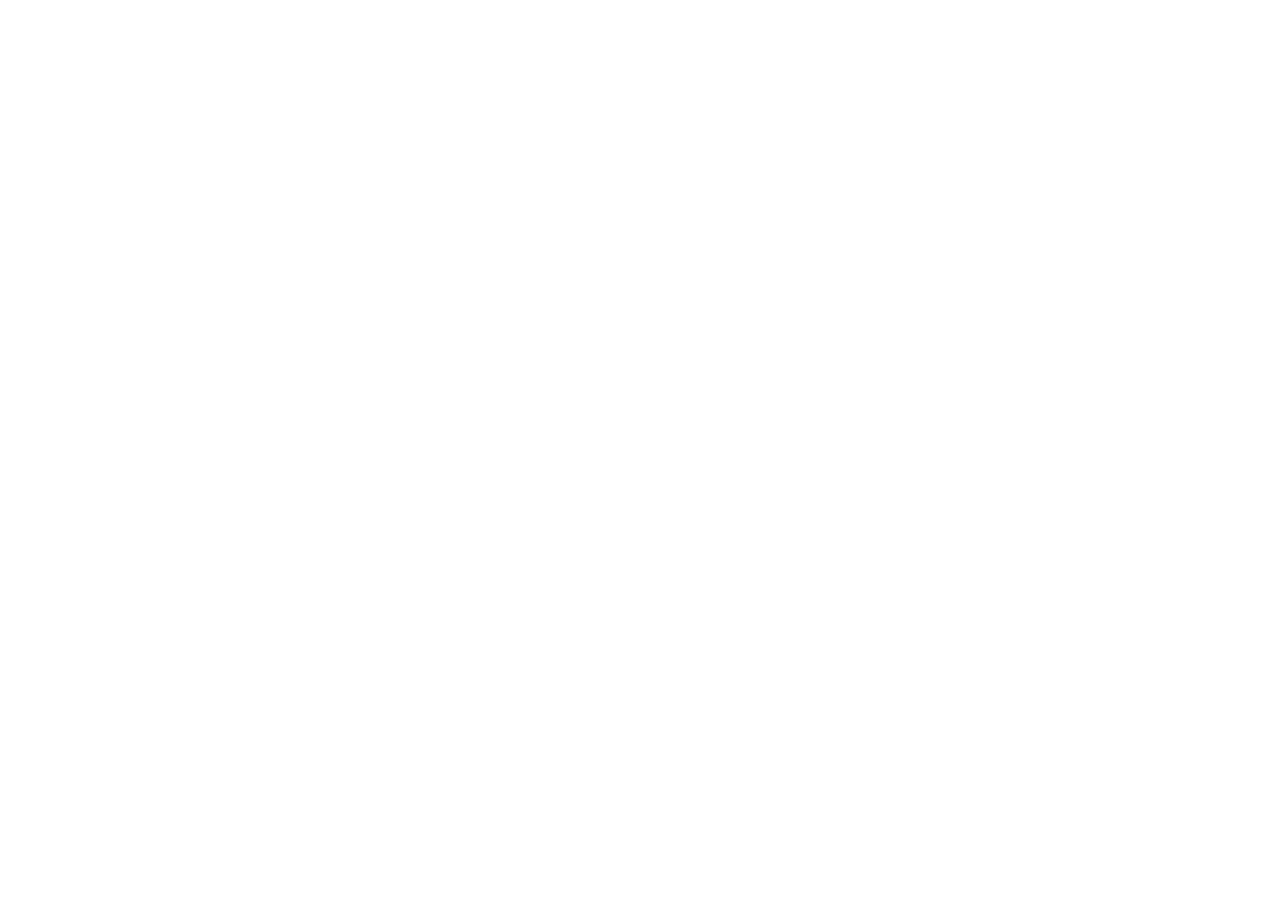
==== index.html @ 93130c67 "Initial commit" ====
<!DOCTYPE html>
<html lang="en">
  <head>
    <meta charset="UTF-8" />
    <meta http-equiv="X-UA-Compatible" content="IE=edge" />
    <meta name="viewport" content="width=device-width, initial-scale=1.0" />
    <title>Lesson</title>
    <link
      href="https://unpkg.com/boxicons@2.1.1/css/boxicons.min.css"
      rel="stylesheet"
    />
    <link rel="stylesheet" href="css/flexboxgrid.min.css" />
    <link
      rel="stylesheet"
      href="https://necolas.github.io/normalize.css/8.0.1/normalize.css"
    />
    <link rel="stylesheet" href="css/main.min.css" />
  </head>

  <body>
    <script src="js/main.js"></script>
  </body>
</html>
---- css/flexboxgrid.min.css ----
.container-fluid{margin-right:auto;margin-left:auto;padding-right:2rem;padding-left:2rem}.row{box-sizing:border-box;display:-ms-flexbox;display:-webkit-box;display:flex;-ms-flex:0 1 auto;-webkit-box-flex:0;flex:0 1 auto;-ms-flex-direction:row;-webkit-box-orient:horizontal;-webkit-box-direction:normal;flex-direction:row;-ms-flex-wrap:wrap;flex-wrap:wrap;margin-right:-1rem;margin-left:-1rem}.row.reverse{-ms-flex-direction:row-reverse;-webkit-box-orient:horizontal;-webkit-box-direction:reverse;flex-direction:row-reverse}.col.reverse{-ms-flex-direction:column-reverse;-webkit-box-orient:vertical;-webkit-box-direction:reverse;flex-direction:column-reverse}.col-xs,.col-xs-1,.col-xs-10,.col-xs-11,.col-xs-12,.col-xs-2,.col-xs-3,.col-xs-4,.col-xs-5,.col-xs-6,.col-xs-7,.col-xs-8,.col-xs-9{box-sizing:border-box;-ms-flex:0 0 auto;-webkit-box-flex:0;flex:0 0 auto;padding-right:1rem;padding-left:1rem}.col-xs{-webkit-flex-grow:1;-ms-flex-positive:1;-webkit-box-flex:1;flex-grow:1;-ms-flex-preferred-size:0;flex-basis:0;max-width:100%}.col-xs-1{-ms-flex-preferred-size:8.333%;flex-basis:8.333%;max-width:8.333%}.col-xs-2{-ms-flex-preferred-size:16.667%;flex-basis:16.667%;max-width:16.667%}.col-xs-3{-ms-flex-preferred-size:25%;flex-basis:25%;max-width:25%}.col-xs-4{-ms-flex-preferred-size:33.333%;flex-basis:33.333%;max-width:33.333%}.col-xs-5{-ms-flex-preferred-size:41.667%;flex-basis:41.667%;max-width:41.667%}.col-xs-6{-ms-flex-preferred-size:50%;flex-basis:50%;max-width:50%}.col-xs-7{-ms-flex-preferred-size:58.333%;flex-basis:58.333%;max-width:58.333%}.col-xs-8{-ms-flex-preferred-size:66.667%;flex-basis:66.667%;max-width:66.667%}.col-xs-9{-ms-flex-preferred-size:75%;flex-basis:75%;max-width:75%}.col-xs-10{-ms-flex-preferred-size:83.333%;flex-basis:83.333%;max-width:83.333%}.col-xs-11{-ms-flex-preferred-size:91.667%;flex-basis:91.667%;max-width:91.667%}.col-xs-12{-ms-flex-preferred-size:100%;flex-basis:100%;max-width:100%}.col-xs-offset-1{margin-left:8.333%}.col-xs-offset-2{margin-left:16.667%}.col-xs-offset-3{margin-left:25%}.col-xs-offset-4{margin-left:33.333%}.col-xs-offset-5{margin-left:41.667%}.col-xs-offset-6{margin-left:50%}.col-xs-offset-7{margin-left:58.333%}.col-xs-offset-8{margin-left:66.667%}.col-xs-offset-9{margin-left:75%}.col-xs-offset-10{margin-left:83.333%}.col-xs-offset-11{margin-left:91.667%}.start-xs{-ms-flex-pack:start;-webkit-box-pack:start;justify-content:flex-start;text-align:start}.center-xs{-ms-flex-pack:center;-webkit-box-pack:center;justify-content:center;text-align:center}.end-xs{-ms-flex-pack:end;-webkit-box-pack:end;justify-content:flex-end;text-align:end}.top-xs{-ms-flex-align:start;-webkit-box-align:start;align-items:flex-start}.middle-xs{-ms-flex-align:center;-webkit-box-align:center;align-items:center}.bottom-xs{-ms-flex-align:end;-webkit-box-align:end;align-items:flex-end}.around-xs{-ms-flex-pack:distribute;justify-content:space-around}.between-xs{-ms-flex-pack:justify;-webkit-box-pack:justify;justify-content:space-between}.first-xs{-ms-flex-order:-1;-webkit-box-ordinal-group:0;order:-1}.last-xs{-ms-flex-order:1;-webkit-box-ordinal-group:2;order:1}@media only screen and (min-width:48em){.container{width:46rem}.col-sm,.col-sm-1,.col-sm-10,.col-sm-11,.col-sm-12,.col-sm-2,.col-sm-3,.col-sm-4,.col-sm-5,.col-sm-6,.col-sm-7,.col-sm-8,.col-sm-9{box-sizing:border-box;-ms-flex:0 0 auto;-webkit-box-flex:0;flex:0 0 auto;padding-right:1rem;padding-left:1rem}.col-sm{-webkit-flex-grow:1;-ms-flex-positive:1;-webkit-box-flex:1;flex-grow:1;-ms-flex-preferred-size:0;flex-basis:0;max-width:100%}.col-sm-1{-ms-flex-preferred-size:8.333%;flex-basis:8.333%;max-width:8.333%}.col-sm-2{-ms-flex-preferred-size:16.667%;flex-basis:16.667%;max-width:16.667%}.col-sm-3{-ms-flex-preferred-size:25%;flex-basis:25%;max-width:25%}.col-sm-4{-ms-flex-preferred-size:33.333%;flex-basis:33.333%;max-width:33.333%}.col-sm-5{-ms-flex-preferred-size:41.667%;flex-basis:41.667%;max-width:41.667%}.col-sm-6{-ms-flex-preferred-size:50%;flex-basis:50%;max-width:50%}.col-sm-7{-ms-flex-preferred-size:58.333%;flex-basis:58.333%;max-width:58.333%}.col-sm-8{-ms-flex-preferred-size:66.667%;flex-basis:66.667%;max-width:66.667%}.col-sm-9{-ms-flex-preferred-size:75%;flex-basis:75%;max-width:75%}.col-sm-10{-ms-flex-preferred-size:83.333%;flex-basis:83.333%;max-width:83.333%}.col-sm-11{-ms-flex-preferred-size:91.667%;flex-basis:91.667%;max-width:91.667%}.col-sm-12{-ms-flex-preferred-size:100%;flex-basis:100%;max-width:100%}.col-sm-offset-1{margin-left:8.333%}.col-sm-offset-2{margin-left:16.667%}.col-sm-offset-3{margin-left:25%}.col-sm-offset-4{margin-left:33.333%}.col-sm-offset-5{margin-left:41.667%}.col-sm-offset-6{margin-left:50%}.col-sm-offset-7{margin-left:58.333%}.col-sm-offset-8{margin-left:66.667%}.col-sm-offset-9{margin-left:75%}.col-sm-offset-10{margin-left:83.333%}.col-sm-offset-11{margin-left:91.667%}.start-sm{-ms-flex-pack:start;-webkit-box-pack:start;justify-content:flex-start;text-align:start}.center-sm{-ms-flex-pack:center;-webkit-box-pack:center;justify-content:center;text-align:center}.end-sm{-ms-flex-pack:end;-webkit-box-pack:end;justify-content:flex-end;text-align:end}.top-sm{-ms-flex-align:start;-webkit-box-align:start;align-items:flex-start}.middle-sm{-ms-flex-align:center;-webkit-box-align:center;align-items:center}.bottom-sm{-ms-flex-align:end;-webkit-box-align:end;align-items:flex-end}.around-sm{-ms-flex-pack:distribute;justify-content:space-around}.between-sm{-ms-flex-pack:justify;-webkit-box-pack:justify;justify-content:space-between}.first-sm{-ms-flex-order:-1;-webkit-box-ordinal-group:0;order:-1}.last-sm{-ms-flex-order:1;-webkit-box-ordinal-group:2;order:1}}@media only screen and (min-width:62em){.container{width:61rem}.col-md,.col-md-1,.col-md-10,.col-md-11,.col-md-12,.col-md-2,.col-md-3,.col-md-4,.col-md-5,.col-md-6,.col-md-7,.col-md-8,.col-md-9{box-sizing:border-box;-ms-flex:0 0 auto;-webkit-box-flex:0;flex:0 0 auto;padding-right:1rem;padding-left:1rem}.col-md{-webkit-flex-grow:1;-ms-flex-positive:1;-webkit-box-flex:1;flex-grow:1;-ms-flex-preferred-size:0;flex-basis:0;max-width:100%}.col-md-1{-ms-flex-preferred-size:8.333%;flex-basis:8.333%;max-width:8.333%}.col-md-2{-ms-flex-preferred-size:16.667%;flex-basis:16.667%;max-width:16.667%}.col-md-3{-ms-flex-preferred-size:25%;flex-basis:25%;max-width:25%}.col-md-4{-ms-flex-preferred-size:33.333%;flex-basis:33.333%;max-width:33.333%}.col-md-5{-ms-flex-preferred-size:41.667%;flex-basis:41.667%;max-width:41.667%}.col-md-6{-ms-flex-preferred-size:50%;flex-basis:50%;max-width:50%}.col-md-7{-ms-flex-preferred-size:58.333%;flex-basis:58.333%;max-width:58.333%}.col-md-8{-ms-flex-preferred-size:66.667%;flex-basis:66.667%;max-width:66.667%}.col-md-9{-ms-flex-preferred-size:75%;flex-basis:75%;max-width:75%}.col-md-10{-ms-flex-preferred-size:83.333%;flex-basis:83.333%;max-width:83.333%}.col-md-11{-ms-flex-preferred-size:91.667%;flex-basis:91.667%;max-width:91.667%}.col-md-12{-ms-flex-preferred-size:100%;flex-basis:100%;max-width:100%}.col-md-offset-1{margin-left:8.333%}.col-md-offset-2{margin-left:16.667%}.col-md-offset-3{margin-left:25%}.col-md-offset-4{margin-left:33.333%}.col-md-offset-5{margin-left:41.667%}.col-md-offset-6{margin-left:50%}.col-md-offset-7{margin-left:58.333%}.col-md-offset-8{margin-left:66.667%}.col-md-offset-9{margin-left:75%}.col-md-offset-10{margin-left:83.333%}.col-md-offset-11{margin-left:91.667%}.start-md{-ms-flex-pack:start;-webkit-box-pack:start;justify-content:flex-start;text-align:start}.center-md{-ms-flex-pack:center;-webkit-box-pack:center;justify-content:center;text-align:center}.end-md{-ms-flex-pack:end;-webkit-box-pack:end;justify-content:flex-end;text-align:end}.top-md{-ms-flex-align:start;-webkit-box-align:start;align-items:flex-start}.middle-md{-ms-flex-align:center;-webkit-box-align:center;align-items:center}.bottom-md{-ms-flex-align:end;-webkit-box-align:end;align-items:flex-end}.around-md{-ms-flex-pack:distribute;justify-content:space-around}.between-md{-ms-flex-pack:justify;-webkit-box-pack:justify;justify-content:space-between}.first-md{-ms-flex-order:-1;-webkit-box-ordinal-group:0;order:-1}.last-md{-ms-flex-order:1;-webkit-box-ordinal-group:2;order:1}}@media only screen and (min-width:75em){.container{width:71rem}.col-lg,.col-lg-1,.col-lg-10,.col-lg-11,.col-lg-12,.col-lg-2,.col-lg-3,.col-lg-4,.col-lg-5,.col-lg-6,.col-lg-7,.col-lg-8,.col-lg-9{box-sizing:border-box;-ms-flex:0 0 auto;-webkit-box-flex:0;flex:0 0 auto;padding-right:1rem;padding-left:1rem}.col-lg{-webkit-flex-grow:1;-ms-flex-positive:1;-webkit-box-flex:1;flex-grow:1;-ms-flex-preferred-size:0;flex-basis:0;max-width:100%}.col-lg-1{-ms-flex-preferred-size:8.333%;flex-basis:8.333%;max-width:8.333%}.col-lg-2{-ms-flex-preferred-size:16.667%;flex-basis:16.667%;max-width:16.667%}.col-lg-3{-ms-flex-preferred-size:25%;flex-basis:25%;max-width:25%}.col-lg-4{-ms-flex-preferred-size:33.333%;flex-basis:33.333%;max-width:33.333%}.col-lg-5{-ms-flex-preferred-size:41.667%;flex-basis:41.667%;max-width:41.667%}.col-lg-6{-ms-flex-preferred-size:50%;flex-basis:50%;max-width:50%}.col-lg-7{-ms-flex-preferred-size:58.333%;flex-basis:58.333%;max-width:58.333%}.col-lg-8{-ms-flex-preferred-size:66.667%;flex-basis:66.667%;max-width:66.667%}.col-lg-9{-ms-flex-preferred-size:75%;flex-basis:75%;max-width:75%}.col-lg-10{-ms-flex-preferred-size:83.333%;flex-basis:83.333%;max-width:83.333%}.col-lg-11{-ms-flex-preferred-size:91.667%;flex-basis:91.667%;max-width:91.667%}.col-lg-12{-ms-flex-preferred-size:100%;flex-basis:100%;max-width:100%}.col-lg-offset-1{margin-left:8.333%}.col-lg-offset-2{margin-left:16.667%}.col-lg-offset-3{margin-left:25%}.col-lg-offset-4{margin-left:33.333%}.col-lg-offset-5{margin-left:41.667%}.col-lg-offset-6{margin-left:50%}.col-lg-offset-7{margin-left:58.333%}.col-lg-offset-8{margin-left:66.667%}.col-lg-offset-9{margin-left:75%}.col-lg-offset-10{margin-left:83.333%}.col-lg-offset-11{margin-left:91.667%}.start-lg{-ms-flex-pack:start;-webkit-box-pack:start;justify-content:flex-start;text-align:start}.center-lg{-ms-flex-pack:center;-webkit-box-pack:center;justify-content:center;text-align:center}.end-lg{-ms-flex-pack:end;-webkit-box-pack:end;justify-content:flex-end;text-align:end}.top-lg{-ms-flex-align:start;-webkit-box-align:start;align-items:flex-start}.middle-lg{-ms-flex-align:center;-webkit-box-align:center;align-items:center}.bottom-lg{-ms-flex-align:end;-webkit-box-align:end;align-items:flex-end}.around-lg{-ms-flex-pack:distribute;justify-content:space-around}.between-lg{-ms-flex-pack:justify;-webkit-box-pack:justify;justify-content:space-between}.first-lg{-ms-flex-order:-1;-webkit-box-ordinal-group:0;order:-1}.last-lg{-ms-flex-order:1;-webkit-box-ordinal-group:2;order:1}}
---- css/main.min.css ----
/*! normalize.css v8.0.1 | MIT License | github.com/necolas/normalize.css */html{line-height:1.15;-webkit-text-size-adjust:100%}body{margin:0}main{display:block}h1{font-size:2em;margin:0.67em 0}hr{-webkit-box-sizing:content-box;box-sizing:content-box;height:0;overflow:visible}pre{font-family:monospace, monospace;font-size:1em}a{background-color:transparent}abbr[title]{border-bottom:none;text-decoration:underline;-webkit-text-decoration:underline dotted;text-decoration:underline dotted}b,strong{font-weight:bolder}code,kbd,samp{font-family:monospace, monospace;font-size:1em}small{font-size:80%}sub,sup{font-size:75%;line-height:0;position:relative;vertical-align:baseline}sub{bottom:-0.25em}sup{top:-0.5em}img{border-style:none}button,input,optgroup,select,textarea{font-family:inherit;font-size:100%;line-height:1.15;margin:0}button,input{overflow:visible}button,select{text-transform:none}button,[type="button"],[type="reset"],[type="submit"]{-webkit-appearance:button}button::-moz-focus-inner,[type="button"]::-moz-focus-inner,[type="reset"]::-moz-focus-inner,[type="submit"]::-moz-focus-inner{border-style:none;padding:0}button:-moz-focusring,[type="button"]:-moz-focusring,[type="reset"]:-moz-focusring,[type="submit"]:-moz-focusring{outline:1px dotted ButtonText}fieldset{padding:0.35em 0.75em 0.625em}legend{-webkit-box-sizing:border-box;box-sizing:border-box;color:inherit;display:table;max-width:100%;padding:0;white-space:normal}progress{vertical-align:baseline}textarea{overflow:auto}[type="checkbox"],[type="radio"]{-webkit-box-sizing:border-box;box-sizing:border-box;padding:0}[type="number"]::-webkit-inner-spin-button,[type="number"]::-webkit-outer-spin-button{height:auto}[type="search"]{-webkit-appearance:textfield;outline-offset:-2px}[type="search"]::-webkit-search-decoration{-webkit-appearance:none}::-webkit-file-upload-button{-webkit-appearance:button;font:inherit}details{display:block}summary{display:list-item}template{display:none}[hidden]{display:none}html{-webkit-box-sizing:border-box;box-sizing:border-box;height:100%;scroll-behavior:smooth}*,*::before,*::after{-webkit-box-sizing:inherit;box-sizing:inherit}body{display:-webkit-box;display:-ms-flexbox;display:flex;-webkit-box-orient:vertical;-webkit-box-direction:normal;-ms-flex-direction:column;flex-direction:column;height:100%;padding:0;margin:0;overflow-x:hidden;font-family:"Arial", sans-serif;background-color:#fff}img{max-width:100%;height:auto}.visually-hidden{position:absolute;width:1px;height:1px;margin:-1px;border:0;padding:0;clip:rect(0 0 0 0);overflow:hidden}.container{width:100%;max-width:1200px;padding-left:30px;padding-right:30px;margin-left:auto;margin-right:auto}
/*# sourceMappingURL=main.min.css.map */
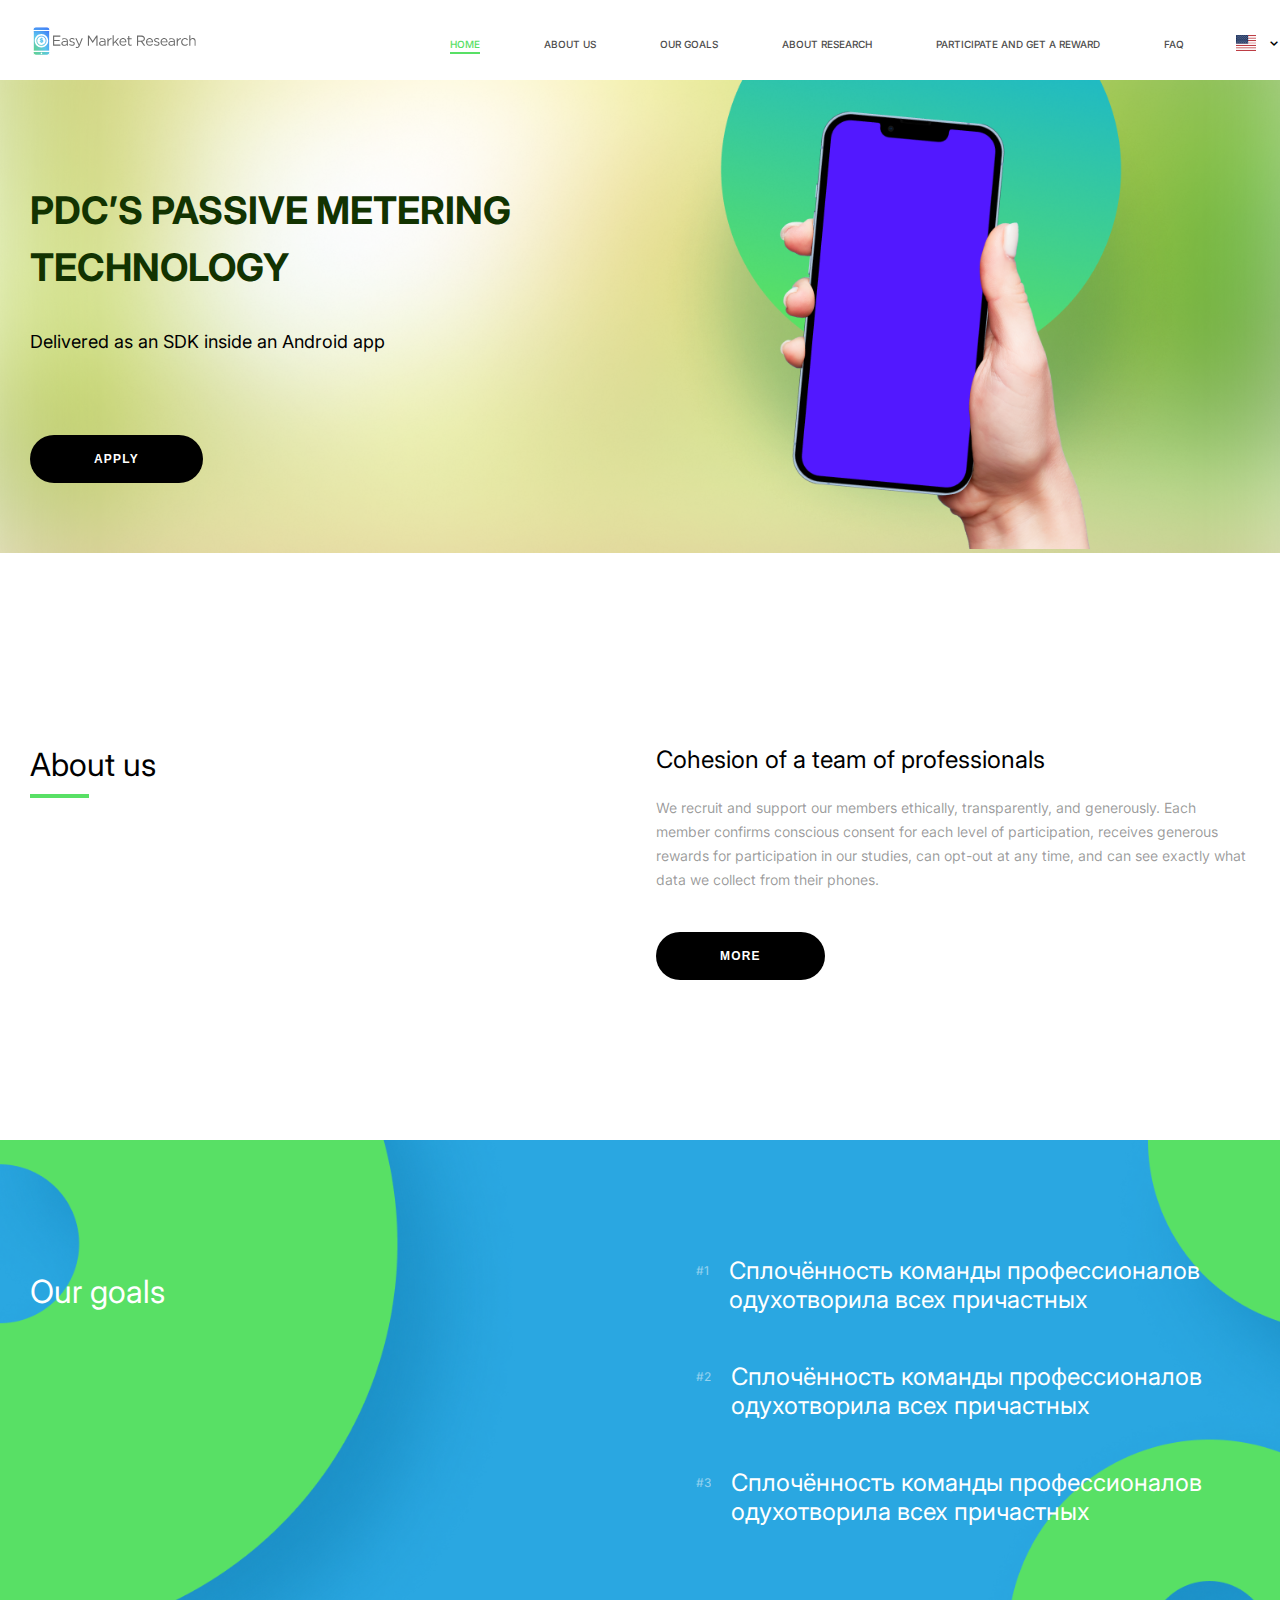
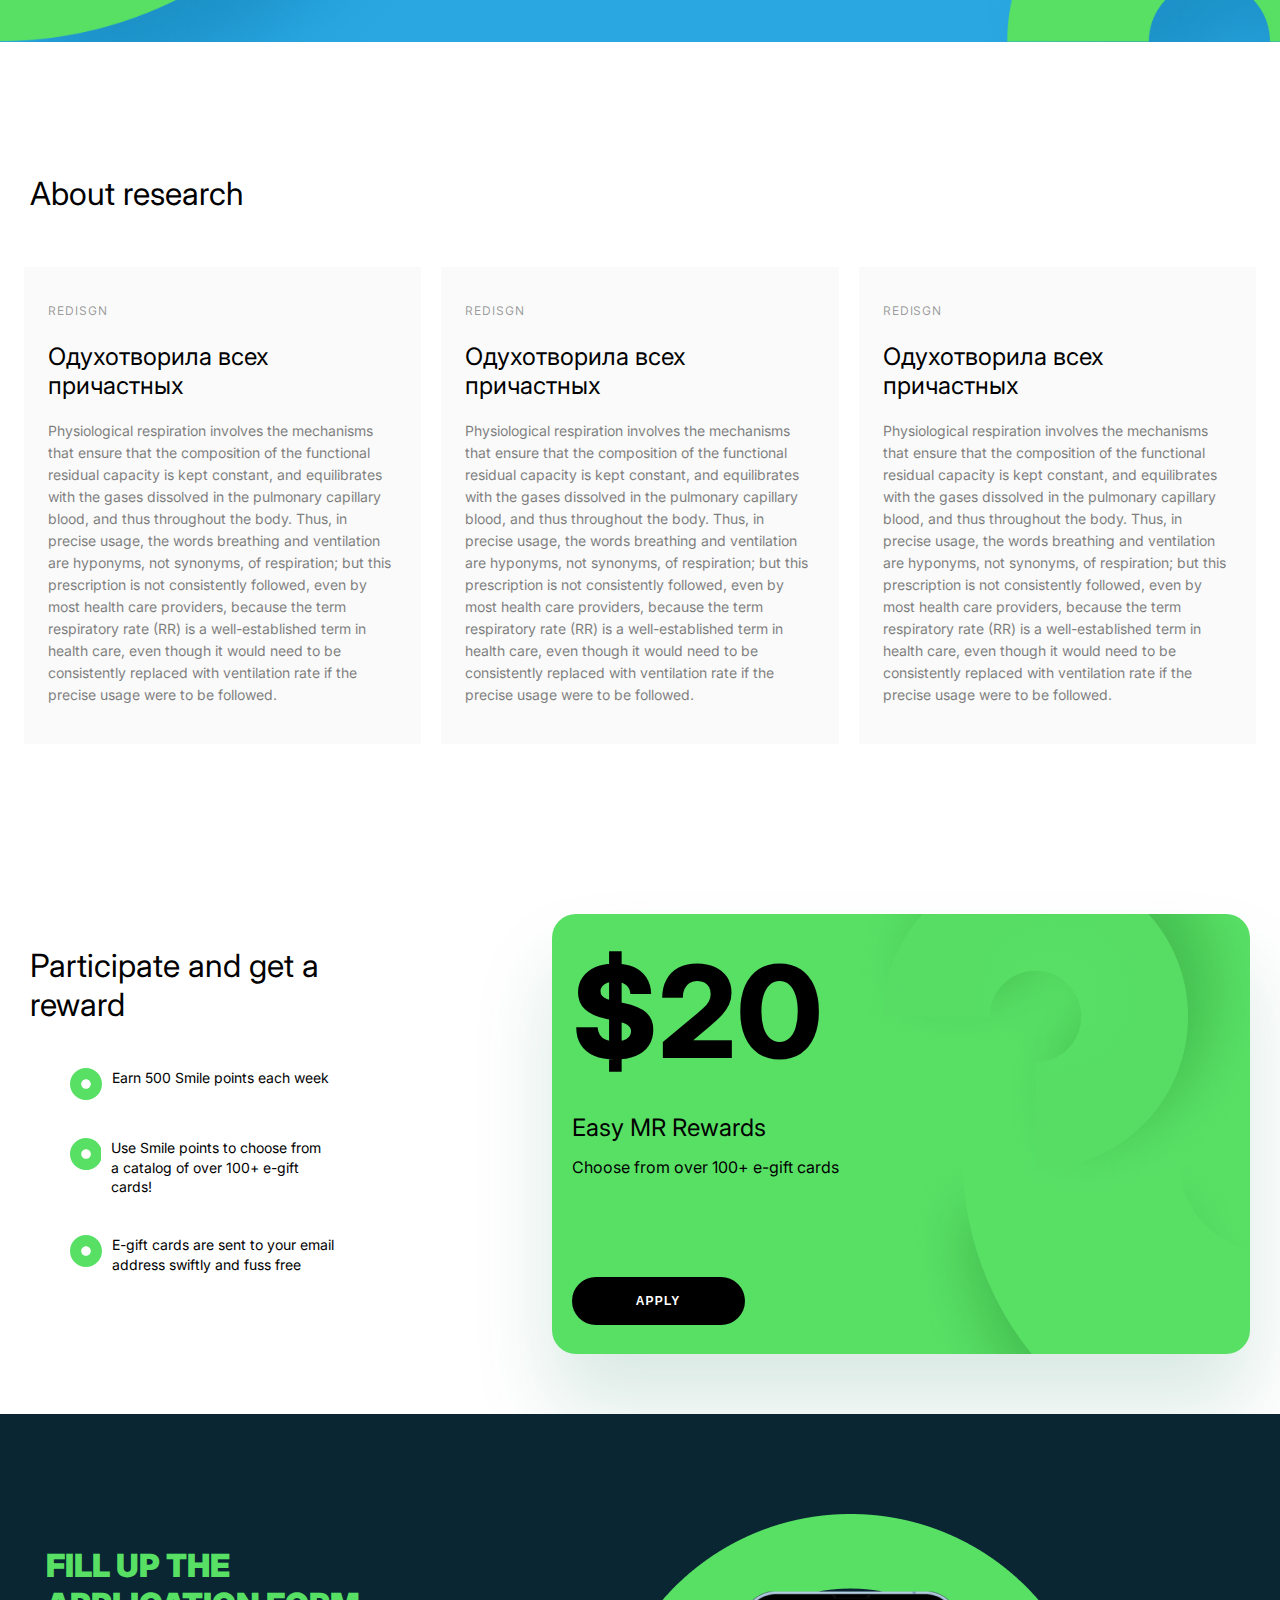
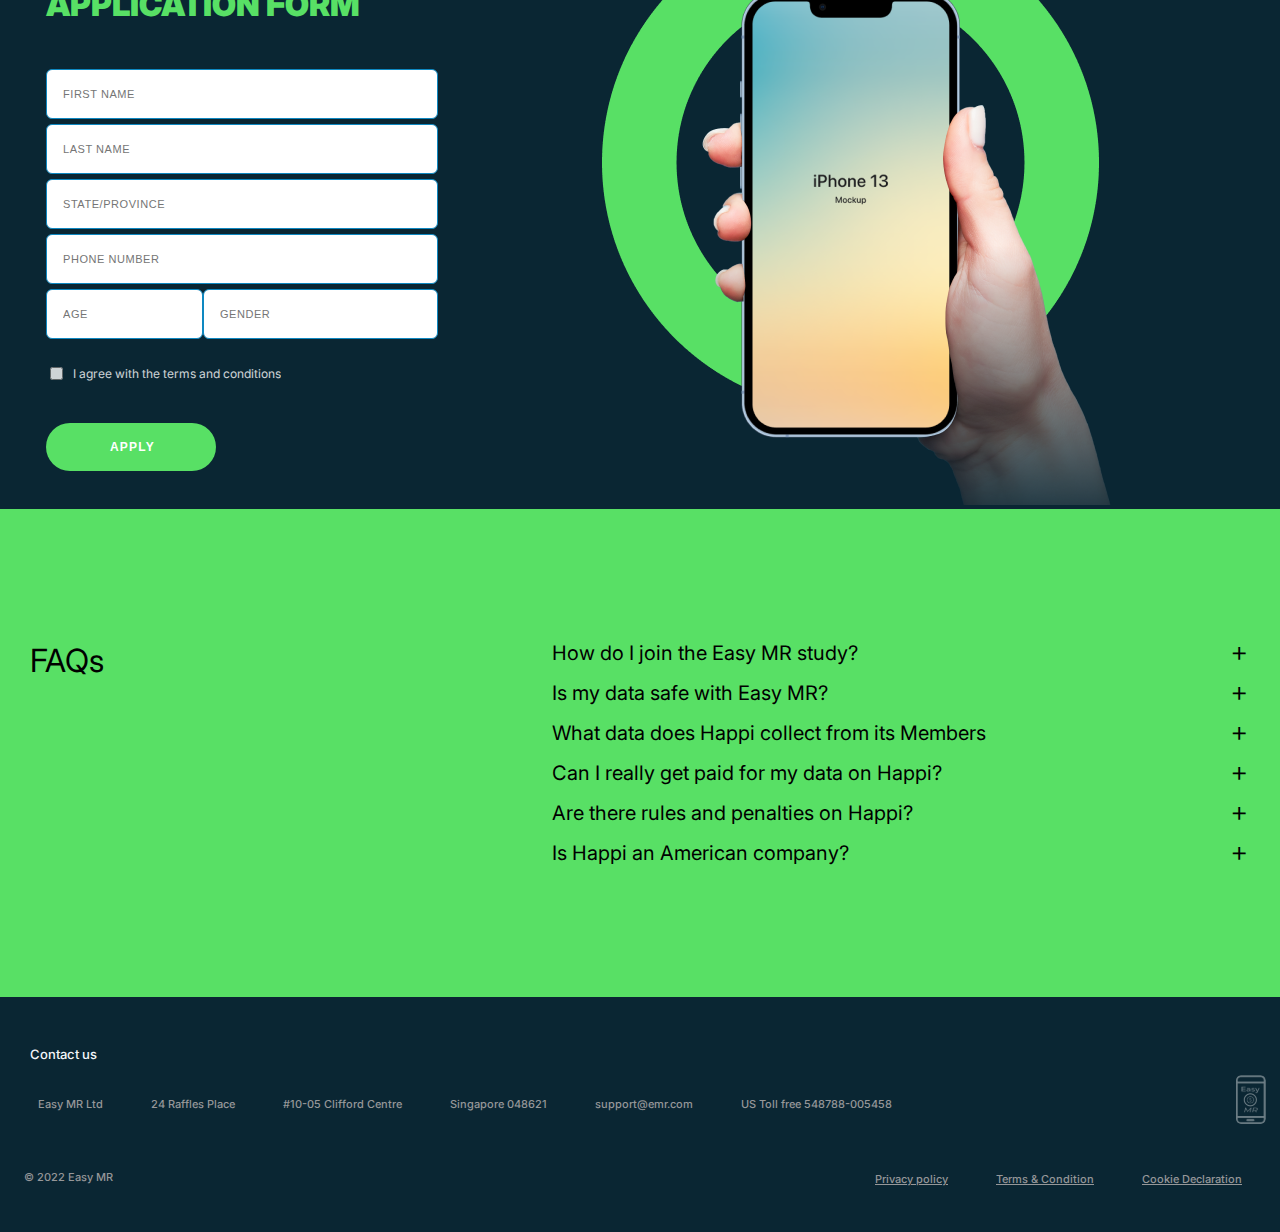
==== commit 1bdb7e66: "initial commit" ====
--- a/index.html
+++ b/index.html
@@ -4,7 +4,7 @@
     <meta charset="UTF-8" />
     <meta http-equiv="X-UA-Compatible" content="IE=edge" />
     <meta name="viewport" content="width=device-width, initial-scale=1.0" />
-    <title>Lesson</title>
+    <title>Easy MR</title>
     <link
       href="https://unpkg.com/boxicons@2.1.1/css/boxicons.min.css"
       rel="stylesheet"
@@ -18,6 +18,225 @@
   </head>
 
   <body>
+
+    <!-- Header -->
+
+    <header class="site-header header">
+        <div class="container">
+          <div class="header__inner row">
+              <a href="#" class="logo"><img class="logo-img" src="./images/logo.svg" alt="logo"></a>
+              <nav class="header__nav">
+                <ul class="nav__list row">
+                  <li class="nav__item active"><a href="#" class="nav__link">Home</a></li>
+                  <li class="nav__item"><a href="#about" class="nav__link">About us</a></li>
+                  <li class="nav__item"><a href="#goals" class="nav__link">Our goals</a></li>
+                  <li class="nav__item"><a href="#research" class="nav__link">About research</a></li>
+                  <li class="nav__item"><a href="#reward" class="nav__link">Participate and get a reward</a></li>
+                  <li class="nav__item"><a href="#faqs" class="nav__link">FAQ</a></li>
+                </ul>
+              </nav>
+              <div class="header__lang row">
+                <img src="./images/eng.svg" alt="eng">
+                <i class='bx bx-chevron-down'></i>
+              </div>
+          </div>
+        </div>
+    </header>
+
+    <!-- Hero -->
+    
+    <div class="hero">
+      <div class="container">
+        <div class="hero__inner row">
+          <div class="hero__desc col-12 col-md-6">
+            <h2 class="hero__title">PDC’s passive metering technology</h2>
+            <p class="hero__par">Delivered as an SDK inside an Android app</p>
+            <button class="site__btn">Apply</button>
+          </div>
+          <div class="hero__imgbox col-12 col-md-6">
+            <img class="hero__img" src="./images/hero-img.png" alt="hero-img">
+          </div>
+        </div>
+      </div>
+    </div>
+
+    <!-- About -->
+
+    <div id="about" class="about">
+      <div class="container">
+        <div class="about__inner row">
+          <h3 class="title col-12 col-md-6">About us</h3>
+          <div class="about__desc col-12 col-md-6">
+            <h4 class="subtitle">Cohesion of a team of professionals</h4>
+            <p class="site__par">We recruit and support our members ethically, transparently, and generously. Each member confirms conscious consent for each level of participation, receives generous rewards for participation in our studies, can opt-out at any time, and can see exactly what data we collect from their phones.</p>
+            <button class="site__btn">More</button>
+          </div>
+        </div>
+      </div>
+    </div>
+
+    <!-- Goals -->
+
+    <div id="goals" class="goals">
+      <div class="container">
+        <div class="goals__inner row">
+          <h3 class="goals__title col-12 col-md-6">Our goals</h3>
+          <div class="goals__desc col-12 col-md-6">
+            <ul class="goals__list">
+              <li class="goals__item">Сплочённость команды профессионалов одухотворила всех причастных</li>
+              <li class="goals__item">Сплочённость команды профессионалов одухотворила всех причастных</li>
+              <li class="goals__item">Сплочённость команды профессионалов одухотворила всех причастных</li>
+            </ul>
+          </div>
+        </div>
+      </div>
+    </div>
+
+    <!-- Research -->
+
+    <div id="research" class="research">
+      <div class="container">
+        <h3 class="research__title">About research</h3>
+        <div class="research__inner row">
+            <div class="research__box col-12 col-sm-4">
+              <div class="box__inner">
+                <p class="research__p">REDISGN</p>
+                <h3 class="research__subtitle">Одухотворила всех причастных</h3>
+                <p class="research__desc">Physiological respiration involves the mechanisms that ensure that the composition of the functional residual capacity is kept constant, and equilibrates with the gases dissolved in the pulmonary capillary blood, and thus throughout the body. Thus, in precise usage, the words breathing and ventilation are hyponyms, not synonyms, of respiration; but this prescription is not consistently followed, even by most health care providers, because the term respiratory rate (RR) is a well-established term in health care, even though it would need to be consistently replaced with ventilation rate if the precise usage were to be followed.</p>
+              </div>
+            </div>
+            <div class="research__box col-12 col-sm-4">
+              <div class="box__inner">
+                <p class="research__p">REDISGN</p>
+                <h3 class="research__subtitle">Одухотворила всех причастных</h3>
+                <p class="research__desc">Physiological respiration involves the mechanisms that ensure that the composition of the functional residual capacity is kept constant, and equilibrates with the gases dissolved in the pulmonary capillary blood, and thus throughout the body. Thus, in precise usage, the words breathing and ventilation are hyponyms, not synonyms, of respiration; but this prescription is not consistently followed, even by most health care providers, because the term respiratory rate (RR) is a well-established term in health care, even though it would need to be consistently replaced with ventilation rate if the precise usage were to be followed.</p>
+              </div>
+            </div>
+            <div class="research__box col-12 col-sm-4">
+              <div class="box__inner">
+                <p class="research__p">REDISGN</p>
+                <h3 class="research__subtitle">Одухотворила всех причастных</h3>
+                <p class="research__desc">Physiological respiration involves the mechanisms that ensure that the composition of the functional residual capacity is kept constant, and equilibrates with the gases dissolved in the pulmonary capillary blood, and thus throughout the body. Thus, in precise usage, the words breathing and ventilation are hyponyms, not synonyms, of respiration; but this prescription is not consistently followed, even by most health care providers, because the term respiratory rate (RR) is a well-established term in health care, even though it would need to be consistently replaced with ventilation rate if the precise usage were to be followed.</p>
+              </div>
+            </div>
+        </div>
+      </div>
+    </div>
+
+    <!-- Reward -->
+
+    <div id="reward" class="reward">
+      <div class="container">
+        <div class="reward__inner row">
+          <div class="reward__desc col-12 col-md-5">
+            <h3 class="research__title">Participate and get a reward</h3>
+            <ul class="reward__list">
+              <li class="reward__item">Earn 500 Smile points each week</li>
+              <li class="reward__item">Use Smile points to choose from <br> a catalog of over 100+ e-gift cards!  </li>
+              <li class="reward__item">E-gift cards are sent to your email <br> address swiftly and fuss free</li>
+            </ul>
+          </div>
+          <div class="reward__card col-12 col-md-7">
+            <div class="card__inner">
+              <p class="card__price">$20</p>
+              <p class="card__par">Easy MR Rewards</p>
+              <p class="card__p">Choose from over 100+ e-gift cards</p>
+              <button class="site__btn">APPLY</button>
+            </div>
+          </div>
+        </div>
+      </div>
+    </div>
+
+    <!-- Form -->
+
+    <div class="form">
+      <div class="container">
+        <div class="form__inner row">
+            <div class="form__main col-12 col-md-5">
+              <h3 class="form__title">Fill up the application form</h3>
+              <form class="form__app">
+                <input type="text" class="form__input" placeholder="First name">
+                <input type="text" class="form__input" placeholder="Last name">
+                <input type="text" class="form__input" placeholder="State/Province">
+                <input type="number" class="form__input" placeholder="Phone number">
+                <div class="row">
+                  <input type="number" class="form__input age__input" placeholder="Age">
+                  <input type="select" class="form__input gender__input" placeholder="Gender">
+                </div>
+                <label class="form_checkbox" for="term">  <input  id="term" type="checkbox">I agree with the terms and conditions </label><br>
+                <button class="site__btn form__btm">APPLY</button>
+              </form>
+            </div>
+            <div class="form__imgbox">
+              <img src="./images/form-img.png" alt="form">
+            </div>
+        </div>
+      </div>
+    </div>
+
+    <!-- FAQs -->
+
+    <div id="faqs" class="faqs">
+      <div class="container">
+        <div class="faqs__inner row">
+          <h3 class="title col-12 col-md-5">FAQs</h3>
+              <ul class="faqs__list col-12 col-md-7">
+                <li class="faqs__item">
+                  <p id="question" class="faqs__ques"> <span> How do I join the Easy MR study?</span> <i class='bx bx-plus' ></i></p>
+                  <p id="answer" class="faqs__answ">Physiological respiration involves the mechanisms that ensure that the composition of the functional residual capacity is kept constant, and equilibrates with the gases dissolved in the pulmonary capillary blood, and thus throughout the body. Thus, in precise usage, the words breathing and ventilation are hyponyms, not synonyms, of respiration; but this prescription is not consistently followed, even by most health care providers, because the term respiratory rate (RR) is a well-established term in health care, even though it would need to be consistently replaced with ventilation rate if the precise usage were to be followed.</p>
+                </li>
+                <li class="faqs__item">
+                  <p class="faqs__ques"><span> Is my data safe with Easy MR?</span>  <i class='bx bx-plus' ></i></p>
+                  <p class="faqs__answ">Lorem ipsum dolor sit amet, consectetur adipisicing elit. Itaque quam tempora nulla, at distinctio veniam magni eos, alias autem soluta commodi nesciunt dicta dolorem consequuntur quaerat, nisi quod porro esse?
+                  </p>
+                </li>
+                <li class="faqs__item">
+                  <p class="faqs__ques"> <span> What data does Happi collect from its Members</span> <i class='bx bx-plus' ></i><p>
+                  <p class="faqs__answ">Lorem ipsum dolor sit amet consectetur, adipisicing elit. Dicta, totam eum nisi aliquam, dolorum, quos reprehenderit quam id optio velit voluptatem quasi culpa. Fugiat quae eligendi ipsum numquam fuga amet!</p>
+                </li>
+                <li class="faqs__item">
+                  <p class="faqs__ques"><span>Can I really get paid for my data on Happi?</span>  <i class='bx bx-plus' ></i></p>
+                  <p class="faqs__answ">Lorem ipsum dolor sit, amet consectetur adipisicing elit. Impedit deleniti earum asperiores dicta fugiat harum, rem, fuga consequatur repudiandae aliquam, excepturi dignissimos consequuntur. Corporis aperiam distinctio deleniti, ullam perspiciatis nesciunt!</p>
+                </li>
+                <li class="faqs__item">
+                  <p class="faqs__ques"> <span>Are there rules and penalties on Happi? </span> <i class='bx bx-plus' ></i></p>
+                  <p class="faqs__answ">Lorem ipsum, dolor sit amet consectetur adipisicing elit. Quaerat consectetur libero numquam natus. Nobis soluta, placeat eaque voluptas quae quisquam, ea officiis dicta non odio dolores. Soluta perferendis praesentium consectetur!</p>
+                </li>
+                <li class="faqs__item">
+                  <p class="faqs__ques"><span> Is Happi an American company?</span>  <i class='bx bx-plus' ></i></p>
+                  <p class="faqs__answ">Lorem ipsum dolor sit amet consectetur adipisicing elit. Voluptatum impedit officia adipisci ratione expedita illum iusto enim totam. Quidem veniam esse obcaecati, et numquam odit tempora necessitatibus fugiat voluptatibus deleniti.</p>
+                </li>
+              </ul>
+        </div>
+      </div>
+    </div>
+
+    <!-- Footer -->
+
+    <footer class="site-footer">
+      <div class="container">
+        <h3 class="footer__title">Contact us</h3>
+        <div class="footer__inner row">
+          <ul class="footer__list row">
+            <li class="footer__item"><a href="#" class="footer__link">Easy MR Ltd</a></li>
+            <li class="footer__item"><a href="#" class="footer__link">24 Raffles Place</a></li>
+            <li class="footer__item"><a href="#" class="footer__link">#10-05 Clifford Centre</a></li>
+            <li class="footer__item"><a href="#" class="footer__link">Singapore 048621</a></li>
+            <li class="footer__item"><a href="#" class="footer__link">support@emr.com</a></li>
+            <li class="footer__item"><a href="#" class="footer__link">US Toll free 548788-005458</a></li>
+          </ul>
+          <a href="#" class="footer-logo">        <img src="./images/footer-logo.svg" alt="footer-logo"></a>
+      </div>
+      <div class="footer__bottom row">
+        <p class="copyright">© 2022 Easy MR</p>
+        <ul class="pages__list row">
+          <li class="pages"><a href="#" class="pages__link">Privacy policy</a></li>
+          <li class="pages"><a href="#" class="pages__link">Terms & Condition</a></li>
+          <li class="pages"><a href="#" class="pages__link">Cookie Declaration</a></li>
+        </ul>
+      </div>
+    </footer>
     <script src="js/main.js"></script>
   </body>
 </html>
--- a/css/main.min.css
+++ b/css/main.min.css
@@ -1,2 +1 @@
-/*! normalize.css v8.0.1 | MIT License | github.com/necolas/normalize.css */html{line-height:1.15;-webkit-text-size-adjust:100%}body{margin:0}main{display:block}h1{font-size:2em;margin:0.67em 0}hr{-webkit-box-sizing:content-box;box-sizing:content-box;height:0;overflow:visible}pre{font-family:monospace, monospace;font-size:1em}a{background-color:transparent}abbr[title]{border-bottom:none;text-decoration:underline;-webkit-text-decoration:underline dotted;text-decoration:underline dotted}b,strong{font-weight:bolder}code,kbd,samp{font-family:monospace, monospace;font-size:1em}small{font-size:80%}sub,sup{font-size:75%;line-height:0;position:relative;vertical-align:baseline}sub{bottom:-0.25em}sup{top:-0.5em}img{border-style:none}button,input,optgroup,select,textarea{font-family:inherit;font-size:100%;line-height:1.15;margin:0}button,input{overflow:visible}button,select{text-transform:none}button,[type="button"],[type="reset"],[type="submit"]{-webkit-appearance:button}button::-moz-focus-inner,[type="button"]::-moz-focus-inner,[type="reset"]::-moz-focus-inner,[type="submit"]::-moz-focus-inner{border-style:none;padding:0}button:-moz-focusring,[type="button"]:-moz-focusring,[type="reset"]:-moz-focusring,[type="submit"]:-moz-focusring{outline:1px dotted ButtonText}fieldset{padding:0.35em 0.75em 0.625em}legend{-webkit-box-sizing:border-box;box-sizing:border-box;color:inherit;display:table;max-width:100%;padding:0;white-space:normal}progress{vertical-align:baseline}textarea{overflow:auto}[type="checkbox"],[type="radio"]{-webkit-box-sizing:border-box;box-sizing:border-box;padding:0}[type="number"]::-webkit-inner-spin-button,[type="number"]::-webkit-outer-spin-button{height:auto}[type="search"]{-webkit-appearance:textfield;outline-offset:-2px}[type="search"]::-webkit-search-decoration{-webkit-appearance:none}::-webkit-file-upload-button{-webkit-appearance:button;font:inherit}details{display:block}summary{display:list-item}template{display:none}[hidden]{display:none}html{-webkit-box-sizing:border-box;box-sizing:border-box;height:100%;scroll-behavior:smooth}*,*::before,*::after{-webkit-box-sizing:inherit;box-sizing:inherit}body{display:-webkit-box;display:-ms-flexbox;display:flex;-webkit-box-orient:vertical;-webkit-box-direction:normal;-ms-flex-direction:column;flex-direction:column;height:100%;padding:0;margin:0;overflow-x:hidden;font-family:"Arial", sans-serif;background-color:#fff}img{max-width:100%;height:auto}.visually-hidden{position:absolute;width:1px;height:1px;margin:-1px;border:0;padding:0;clip:rect(0 0 0 0);overflow:hidden}.container{width:100%;max-width:1200px;padding-left:30px;padding-right:30px;margin-left:auto;margin-right:auto}
-/*# sourceMappingURL=main.min.css.map */+@import"https://fonts.googleapis.com/css2?family=Inter:wght@100;300;400;500;600;700;800;900&display=swap";html{box-sizing:border-box;height:100%;scroll-behavior:smooth}*,*::before,*::after{box-sizing:inherit}body{display:flex;flex-direction:column;height:100%;padding:0;margin:0;overflow-x:hidden;font-family:"Inter",sans-serif;background-color:#fff}img{max-width:100%;height:auto}.visually-hidden{position:absolute;width:1px;height:1px;margin:-1px;border:0;padding:0;clip:rect(0 0 0 0);overflow:hidden}.container{width:100%;max-width:1300px;padding-left:30px;padding-right:30px;margin-left:auto;margin-right:auto}.header__inner{display:flex;align-items:center;justify-content:space-between;height:80px}.header__nav{flex-grow:1}.nav__list{padding:0;margin:0;list-style:none;justify-content:end}.nav__list .active{border-bottom:2px solid #58e065}.nav__list .active .nav__link{color:#58e065}.header__lang{margin-left:20px}.nav__item{margin:32px}.nav__item:hover{border-bottom:2px solid #58e065;color:#58e065}.nav__item:hover .nav__link{color:#58e065}.nav__link{text-decoration:none;color:#4d4d4d;font-weight:500;font-size:10px;line-height:16px;text-transform:uppercase}.header__lang{display:flex;align-items:center}.header__lang img{margin-right:10px}.logo-img{width:200px;height:30px}.hero{background-image:url("/images/hero-bg.png");width:100%;height:580px;background-repeat:no-repeat;background-size:cover}.hero__inner{display:flex;align-items:center;justify-content:space-between}.hero__title{font-weight:700;font-size:38px;line-height:150%;text-transform:uppercase;color:#123301}.hero__par{font-size:18px;line-height:150%;margin-bottom:80px}.site__btn{border:none;cursor:pointer;padding:16px 64px;font-weight:600;font-size:12px;line-height:16px;letter-spacing:.1em;text-transform:uppercase;background:#000;border-radius:66px;transition:all ease .2s;color:#fff}.site__btn:hover{background:#58e065;color:#123301}.title{font-size:32px;line-height:39px;font-weight:400}.title::after{content:"";display:block;margin-top:10px;width:10%;height:4px;background-color:#58e065}.about{padding:160px 0}.subtitle{font-weight:400;font-size:24px;line-height:29px;margin-bottom:22px}.site__par{font-size:14px;line-height:24px;color:rgba(0,0,0,.4);margin-bottom:40px}.goals{padding:100px 0;background-color:#2aa7e1;background-image:url("/images/goals-bg.png");background-size:cover;background-repeat:no-repeat}.goals__title{font-weight:400;font-size:32px;line-height:39px;color:#fff}.goals__list{list-style:none}.goals__item{font-size:24px;line-height:29px;color:#fff;display:flex}.goals__item:not(:last-child){margin-bottom:48px}.goals__item:first-child::before{content:"#1";margin-right:20px;font-size:12px;opacity:.5}.goals__item:nth-child(2)::before{content:"#2";margin-right:20px;font-size:12px;opacity:.5}.goals__item:nth-child(3)::before{content:"#3";margin-right:20px;font-size:12px;opacity:.5}.research{padding:100px 0}.research__title{font-weight:400;font-size:32px;line-height:39px;margin-bottom:44px}.research__box{padding:10px}.box__inner{padding:24px;background-color:#fafafa}.research__p{font-size:12px;line-height:15px;letter-spacing:.08em;color:rgba(0,0,0,.4)}.research__subtitle{font-weight:400;font-size:24px;line-height:29px;margin-bottom:20px}.research__desc{font-size:14px;line-height:22px;opacity:.5}.reward{padding:60px 0}.reward__list{list-style:none}.reward__desc{padding-right:200px}.reward__item{font-size:14px;line-height:140%;margin-bottom:38px;display:flex}.reward__item::before{content:"";width:32px;height:32px;display:inline-block;background-image:url("/images/reward-icon.svg");background-size:cover;margin-right:10px}.card__inner{background-color:#58e065;background-image:url("/images/card-bg.png");background-repeat:no-repeat;background-position:right;box-shadow:0px 52px 80px rgba(19,116,85,.16);border-radius:24px;padding:20px;height:440px}.card__price{font-weight:800;font-size:128px;margin-top:0;margin-bottom:22px}.card__par{font-size:24px;line-height:29px;margin-bottom:12px}.card__p{font-size:16px;line-height:19px;margin-bottom:100px}.age__input{width:40%}.gender__input{width:60%}.form{padding:100px 0 0 0;background-color:#0a2633}.form .row{margin:0}.form__title{font-weight:900;font-size:32px;line-height:39px;text-transform:uppercase;color:#58e065;margin-bottom:45px}.form__app{display:flex;flex-direction:column}.form__main{padding-right:100px}.form__input{padding:16px;background:#fff;border:1px solid #0e88c1;border-radius:6px;text-transform:uppercase;font-weight:500;font-size:11px;line-height:16px;letter-spacing:.05em;margin-bottom:5px}.form_checkbox{margin:20px 0;font-size:12px;line-height:16px;opacity:.8;display:flex;align-items:center;color:#fff}.form_checkbox input{margin-right:10px}.form__btm{background-color:#58e065;width:170px;text-align:center;margin-bottom:20px}.form__inner{justify-content:space-between}.faqs{padding:100px 0;background-color:#58e065}.faqs__list{list-style:none}.faqs__ques{cursor:pointer;transition:all .2s ease;display:flex;align-items:center;justify-content:space-between}.faqs__ques:hover{font-weight:600}.faqs__ques span{font-size:20px;line-height:24px}.faqs__ques .bx{font-size:22px}.faqs__answ{font-size:14px;line-height:180%;opacity:.6;display:none}.openUp{display:block}.site-footer{padding:36px 0;background-color:#0a2633}.footer__title{font-weight:500;font-size:13px;line-height:16px;color:#f5f7fa}.footer__inner{display:flex;align-items:center;justify-content:space-between}.footer__list{padding:0;margin:0;list-style:none}.footer__link{font-weight:500;font-size:11px;line-height:16px;color:#969799;text-decoration:none}.footer__item{margin:0 24px}.footer__bottom{margin-top:30px;display:flex;align-items:center;justify-content:space-between}.pages__list{padding:0;margin:0;list-style:none}.pages{margin:0 24px}.pages__link,.copyright{font-weight:500;font-size:11px;line-height:16px;color:#969799}.copyright{margin-left:10px}/*# sourceMappingURL=main.min.css.map */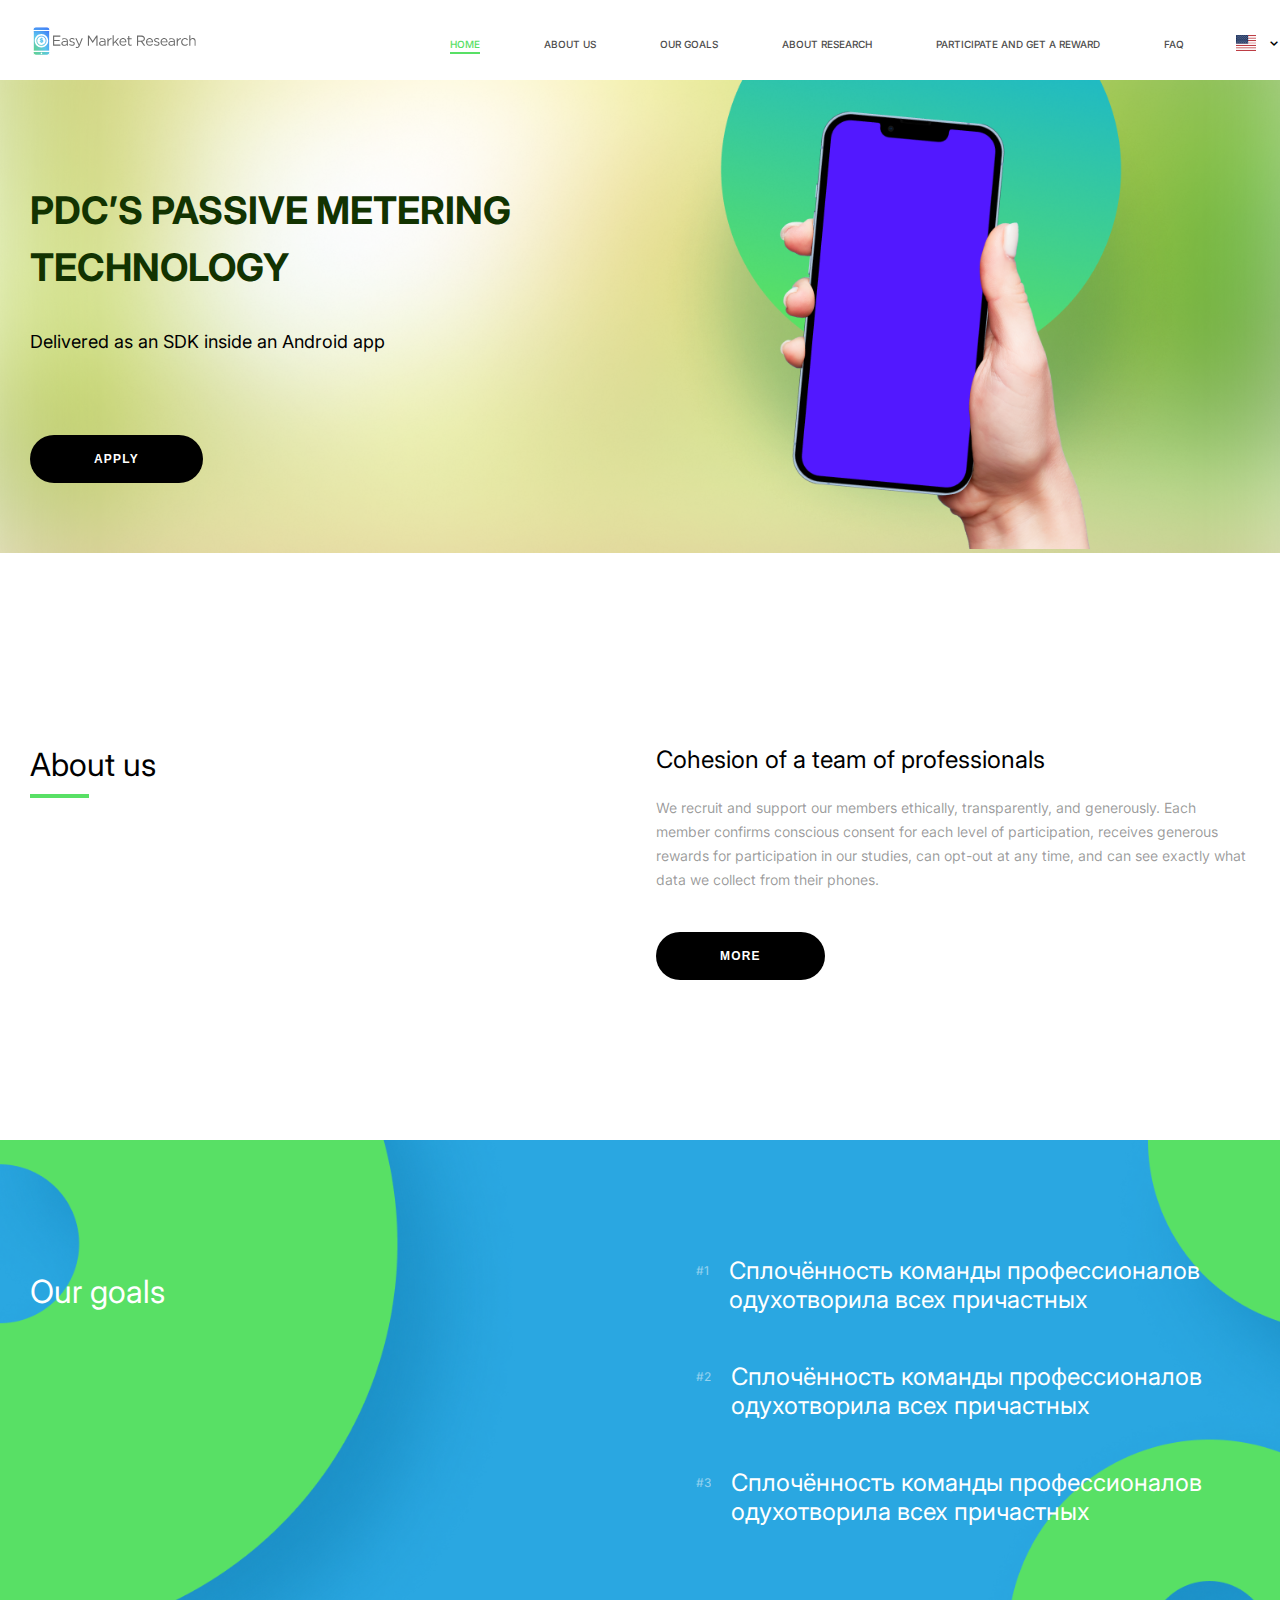
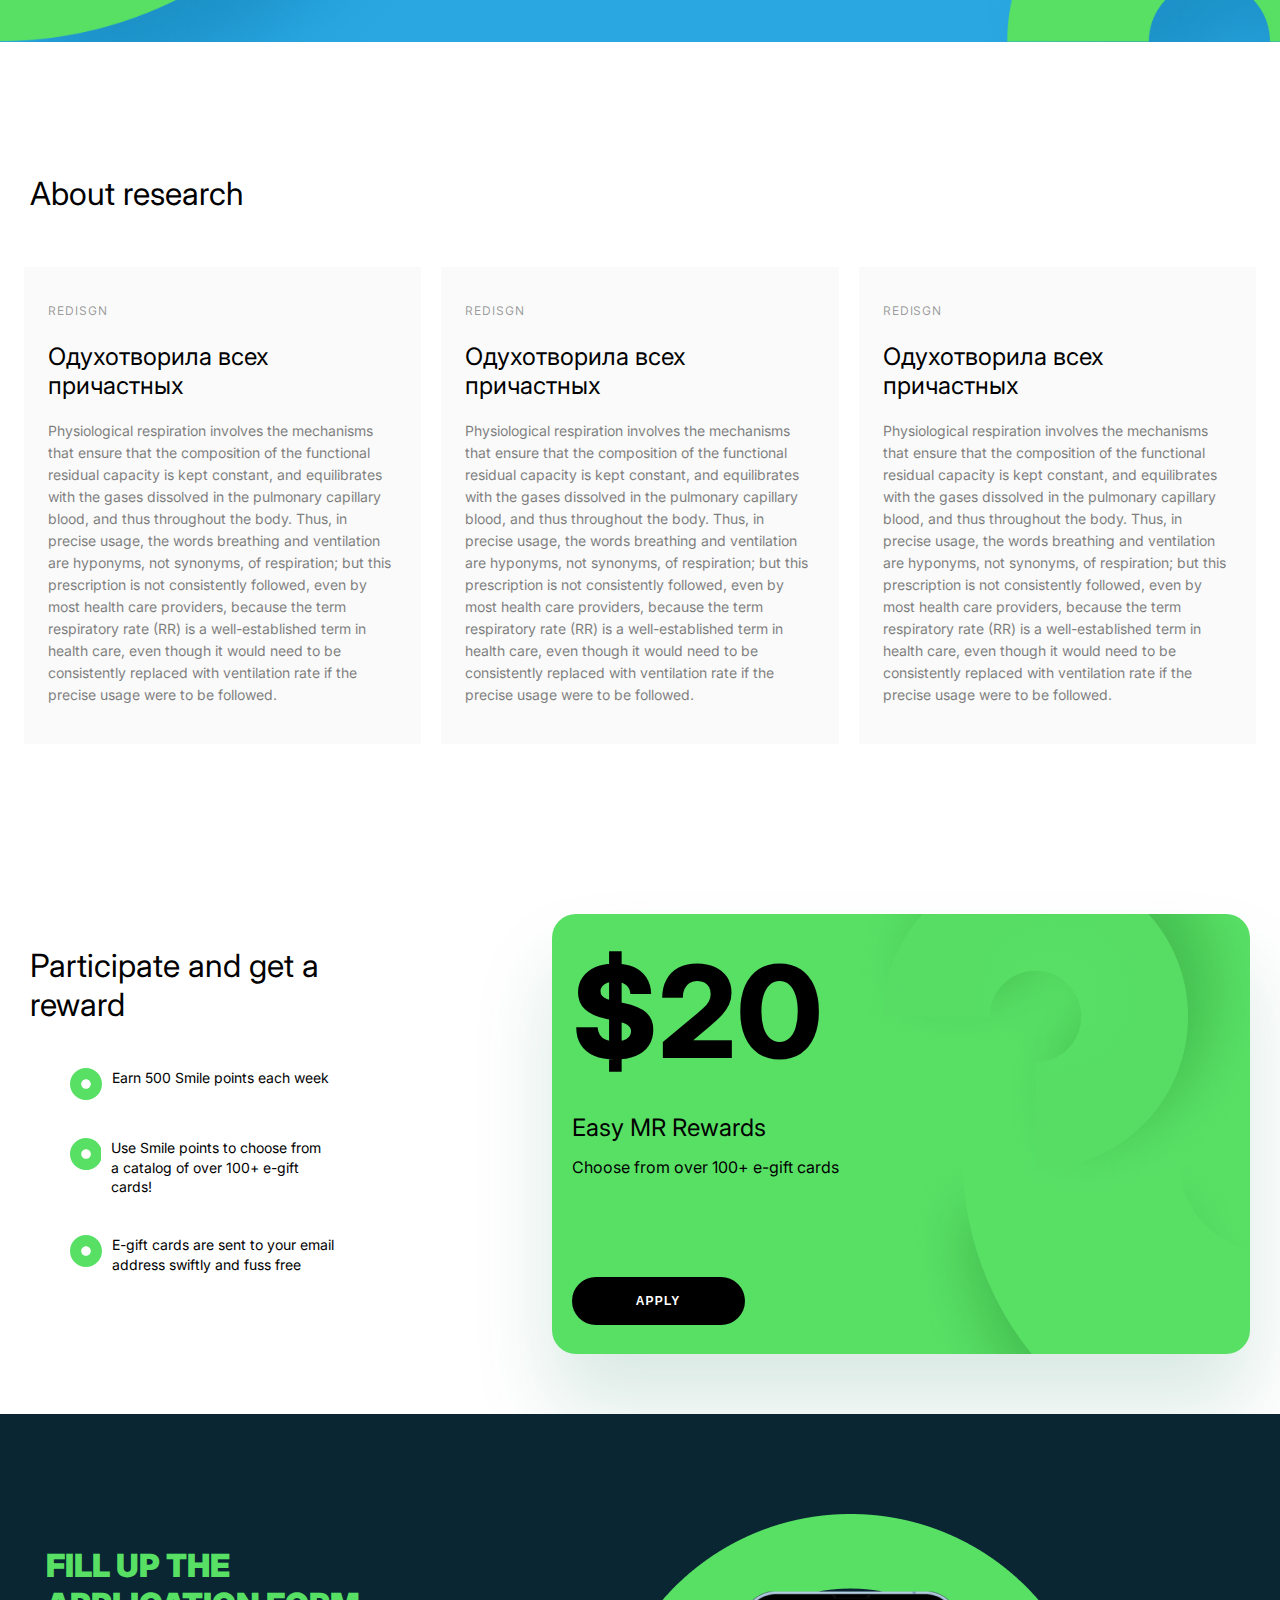
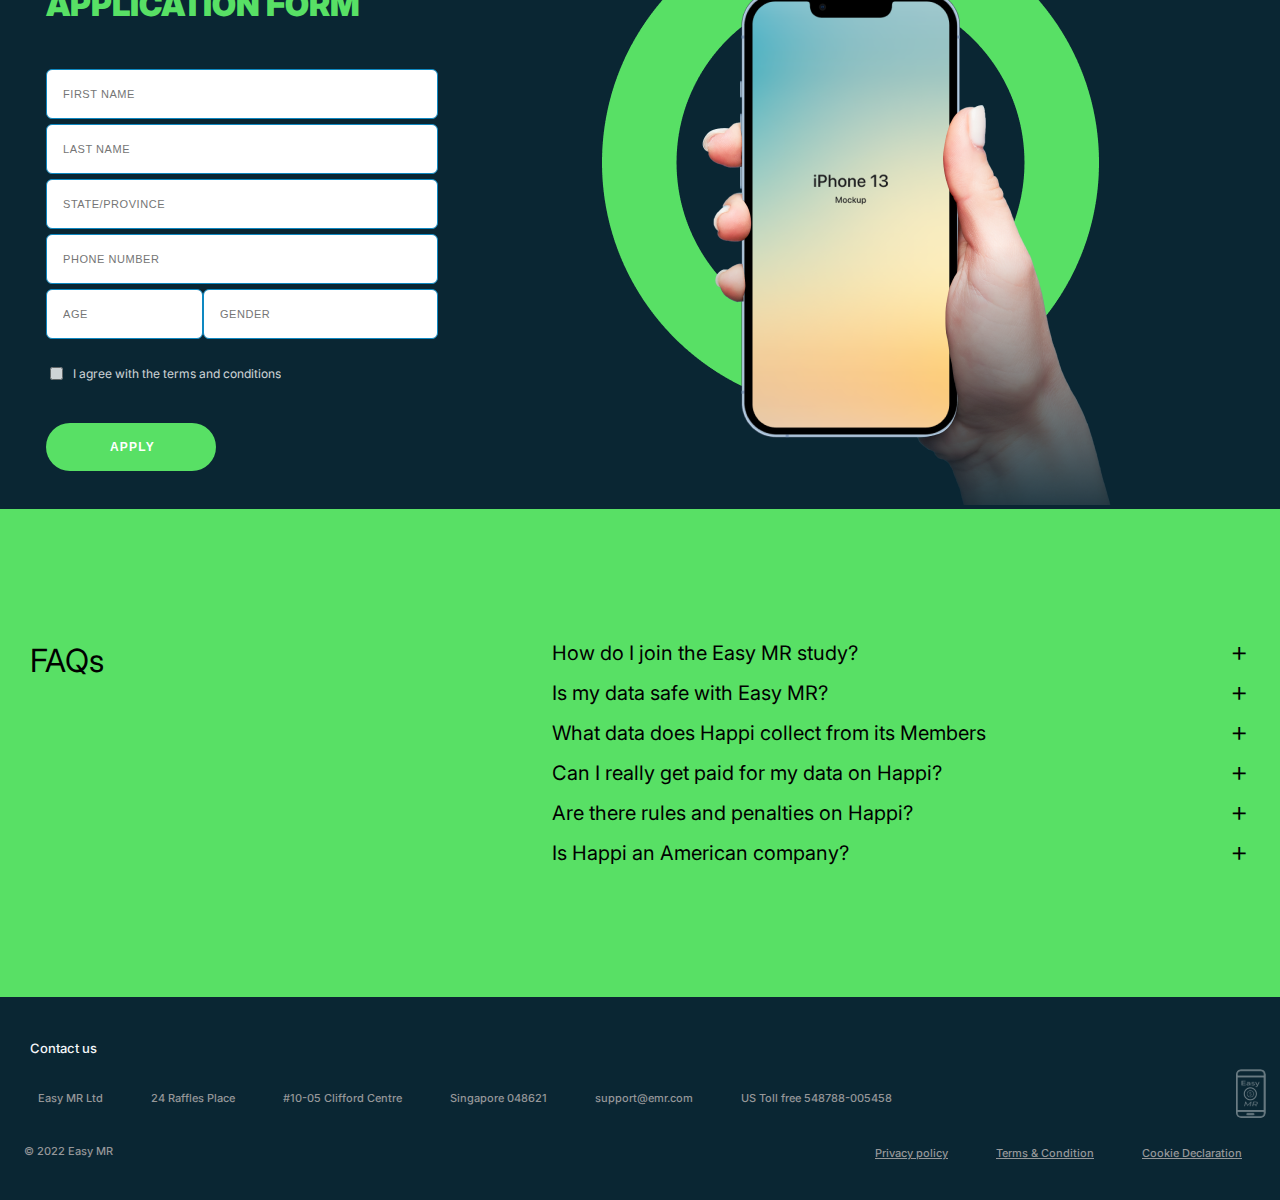
==== commit b883306a: "responsive" ====
--- a/index.html
+++ b/index.html
@@ -25,8 +25,8 @@
         <div class="container">
           <div class="header__inner row">
               <a href="#" class="logo"><img class="logo-img" src="./images/logo.svg" alt="logo"></a>
-              <nav class="header__nav">
-                <ul class="nav__list row">
+              <nav id="navBg" class="header__nav">
+                <ul id="navBar" class="nav__list row">
                   <li class="nav__item active"><a href="#" class="nav__link">Home</a></li>
                   <li class="nav__item"><a href="#about" class="nav__link">About us</a></li>
                   <li class="nav__item"><a href="#goals" class="nav__link">Our goals</a></li>
@@ -34,11 +34,13 @@
                   <li class="nav__item"><a href="#reward" class="nav__link">Participate and get a reward</a></li>
                   <li class="nav__item"><a href="#faqs" class="nav__link">FAQ</a></li>
                 </ul>
+                <button id="closeBtn" class="close-btn"><i class='bx bx-x' ></i></button>
               </nav>
               <div class="header__lang row">
                 <img src="./images/eng.svg" alt="eng">
                 <i class='bx bx-chevron-down'></i>
               </div>
+              <button id="menuBtn" class="header__btn"><i class='bx bx-menu'></i></button>
           </div>
         </div>
     </header>
@@ -237,6 +239,7 @@
         </ul>
       </div>
     </footer>
+    
     <script src="js/main.js"></script>
   </body>
 </html>
--- a/css/main.min.css
+++ b/css/main.min.css
@@ -1 +1 @@
-@import"https://fonts.googleapis.com/css2?family=Inter:wght@100;300;400;500;600;700;800;900&display=swap";html{box-sizing:border-box;height:100%;scroll-behavior:smooth}*,*::before,*::after{box-sizing:inherit}body{display:flex;flex-direction:column;height:100%;padding:0;margin:0;overflow-x:hidden;font-family:"Inter",sans-serif;background-color:#fff}img{max-width:100%;height:auto}.visually-hidden{position:absolute;width:1px;height:1px;margin:-1px;border:0;padding:0;clip:rect(0 0 0 0);overflow:hidden}.container{width:100%;max-width:1300px;padding-left:30px;padding-right:30px;margin-left:auto;margin-right:auto}.header__inner{display:flex;align-items:center;justify-content:space-between;height:80px}.header__nav{flex-grow:1}.nav__list{padding:0;margin:0;list-style:none;justify-content:end}.nav__list .active{border-bottom:2px solid #58e065}.nav__list .active .nav__link{color:#58e065}.header__lang{margin-left:20px}.nav__item{margin:32px}.nav__item:hover{border-bottom:2px solid #58e065;color:#58e065}.nav__item:hover .nav__link{color:#58e065}.nav__link{text-decoration:none;color:#4d4d4d;font-weight:500;font-size:10px;line-height:16px;text-transform:uppercase}.header__lang{display:flex;align-items:center}.header__lang img{margin-right:10px}.logo-img{width:200px;height:30px}.hero{background-image:url("/images/hero-bg.png");width:100%;height:580px;background-repeat:no-repeat;background-size:cover}.hero__inner{display:flex;align-items:center;justify-content:space-between}.hero__title{font-weight:700;font-size:38px;line-height:150%;text-transform:uppercase;color:#123301}.hero__par{font-size:18px;line-height:150%;margin-bottom:80px}.site__btn{border:none;cursor:pointer;padding:16px 64px;font-weight:600;font-size:12px;line-height:16px;letter-spacing:.1em;text-transform:uppercase;background:#000;border-radius:66px;transition:all ease .2s;color:#fff}.site__btn:hover{background:#58e065;color:#123301}.title{font-size:32px;line-height:39px;font-weight:400}.title::after{content:"";display:block;margin-top:10px;width:10%;height:4px;background-color:#58e065}.about{padding:160px 0}.subtitle{font-weight:400;font-size:24px;line-height:29px;margin-bottom:22px}.site__par{font-size:14px;line-height:24px;color:rgba(0,0,0,.4);margin-bottom:40px}.goals{padding:100px 0;background-color:#2aa7e1;background-image:url("/images/goals-bg.png");background-size:cover;background-repeat:no-repeat}.goals__title{font-weight:400;font-size:32px;line-height:39px;color:#fff}.goals__list{list-style:none}.goals__item{font-size:24px;line-height:29px;color:#fff;display:flex}.goals__item:not(:last-child){margin-bottom:48px}.goals__item:first-child::before{content:"#1";margin-right:20px;font-size:12px;opacity:.5}.goals__item:nth-child(2)::before{content:"#2";margin-right:20px;font-size:12px;opacity:.5}.goals__item:nth-child(3)::before{content:"#3";margin-right:20px;font-size:12px;opacity:.5}.research{padding:100px 0}.research__title{font-weight:400;font-size:32px;line-height:39px;margin-bottom:44px}.research__box{padding:10px}.box__inner{padding:24px;background-color:#fafafa}.research__p{font-size:12px;line-height:15px;letter-spacing:.08em;color:rgba(0,0,0,.4)}.research__subtitle{font-weight:400;font-size:24px;line-height:29px;margin-bottom:20px}.research__desc{font-size:14px;line-height:22px;opacity:.5}.reward{padding:60px 0}.reward__list{list-style:none}.reward__desc{padding-right:200px}.reward__item{font-size:14px;line-height:140%;margin-bottom:38px;display:flex}.reward__item::before{content:"";width:32px;height:32px;display:inline-block;background-image:url("/images/reward-icon.svg");background-size:cover;margin-right:10px}.card__inner{background-color:#58e065;background-image:url("/images/card-bg.png");background-repeat:no-repeat;background-position:right;box-shadow:0px 52px 80px rgba(19,116,85,.16);border-radius:24px;padding:20px;height:440px}.card__price{font-weight:800;font-size:128px;margin-top:0;margin-bottom:22px}.card__par{font-size:24px;line-height:29px;margin-bottom:12px}.card__p{font-size:16px;line-height:19px;margin-bottom:100px}.age__input{width:40%}.gender__input{width:60%}.form{padding:100px 0 0 0;background-color:#0a2633}.form .row{margin:0}.form__title{font-weight:900;font-size:32px;line-height:39px;text-transform:uppercase;color:#58e065;margin-bottom:45px}.form__app{display:flex;flex-direction:column}.form__main{padding-right:100px}.form__input{padding:16px;background:#fff;border:1px solid #0e88c1;border-radius:6px;text-transform:uppercase;font-weight:500;font-size:11px;line-height:16px;letter-spacing:.05em;margin-bottom:5px}.form_checkbox{margin:20px 0;font-size:12px;line-height:16px;opacity:.8;display:flex;align-items:center;color:#fff}.form_checkbox input{margin-right:10px}.form__btm{background-color:#58e065;width:170px;text-align:center;margin-bottom:20px}.form__inner{justify-content:space-between}.faqs{padding:100px 0;background-color:#58e065}.faqs__list{list-style:none}.faqs__ques{cursor:pointer;transition:all .2s ease;display:flex;align-items:center;justify-content:space-between}.faqs__ques:hover{font-weight:600}.faqs__ques span{font-size:20px;line-height:24px}.faqs__ques .bx{font-size:22px}.faqs__answ{font-size:14px;line-height:180%;opacity:.6;display:none}.openUp{display:block}.site-footer{padding:36px 0;background-color:#0a2633}.footer__title{font-weight:500;font-size:13px;line-height:16px;color:#f5f7fa}.footer__inner{display:flex;align-items:center;justify-content:space-between}.footer__list{padding:0;margin:0;list-style:none}.footer__link{font-weight:500;font-size:11px;line-height:16px;color:#969799;text-decoration:none}.footer__item{margin:0 24px}.footer__bottom{margin-top:30px;display:flex;align-items:center;justify-content:space-between}.pages__list{padding:0;margin:0;list-style:none}.pages{margin:0 24px}.pages__link,.copyright{font-weight:500;font-size:11px;line-height:16px;color:#969799}.copyright{margin-left:10px}/*# sourceMappingURL=main.min.css.map */+@import"https://fonts.googleapis.com/css2?family=Inter:wght@100;300;400;500;600;700;800;900&display=swap";html{box-sizing:border-box;height:100%;scroll-behavior:smooth}*,*::before,*::after{box-sizing:inherit}body{display:flex;flex-direction:column;height:100%;padding:0;margin:0;width:100vw;overflow-x:hidden;font-family:"Inter",sans-serif;background-color:#fff}img{max-width:100%;height:auto}.visually-hidden{position:absolute;width:1px;height:1px;margin:-1px;border:0;padding:0;clip:rect(0 0 0 0);overflow:hidden}.container{width:100%;max-width:1300px;padding-left:30px;padding-right:30px;margin-left:auto;margin-right:auto}.header__inner{display:flex;align-items:center;justify-content:space-between;height:80px}.header__nav{flex-grow:1}.nav__list{padding:0;margin:0;list-style:none;justify-content:end}.nav__list .active{border-bottom:2px solid #58e065}.nav__list .active .nav__link{color:#58e065}.header__lang{margin-left:20px}.nav__item{margin:32px}.nav__item:hover{border-bottom:2px solid #58e065;color:#58e065}.nav__item:hover .nav__link{color:#58e065}.nav__link{text-decoration:none;color:#4d4d4d;font-weight:500;font-size:10px;line-height:16px;text-transform:uppercase}.header__lang{display:flex;align-items:center}.header__lang img{margin-right:10px}.logo-img{width:200px;height:30px}.header__btn{display:none}.close-btn{display:none}@media only screen and (max-width: 1140px){.nav__item{margin:16px}.container{width:90%}}@media only screen and (max-width: 960px){.header__nav{position:absolute;top:0;right:0;display:block;width:0;height:100vh;background-color:rgba(0,0,0,.521);overflow:hidden}.nav__list{padding:20px 0;position:absolute;top:0;right:0;width:0;height:100vh;background-color:#fff;flex-direction:column;justify-content:start}.nav__list .active{border:none}.close-btn{position:absolute;top:15px;right:30px;display:none;background-color:rgba(0,0,0,0);border:none;cursor:pointer;font-size:26px}.nav__item,.nav__link{display:inline}.header__lang{display:none}.header__btn{display:block;background-color:rgba(0,0,0,0);cursor:pointer;border:none}.header__btn .bx{font-size:26px}.header__inner{height:60px}}@media only screen and (max-width: 720px){.logo-img{width:160px;height:23px}.bx-menu{font-size:24px}}.open-menu{width:60vw}.open-bg{width:100vw}.hero{background-image:url("/images/hero-bg.png");width:100%;height:580px;background-repeat:no-repeat;background-size:cover}.hero__inner{display:flex;align-items:center;justify-content:space-between}.hero__title{font-weight:700;font-size:38px;line-height:150%;text-transform:uppercase;color:#123301}.hero__par{font-size:18px;line-height:150%;margin-bottom:80px}.site__btn{border:none;cursor:pointer;padding:16px 64px;font-weight:600;font-size:12px;line-height:16px;letter-spacing:.1em;text-transform:uppercase;background:#000;border-radius:66px;transition:all ease .2s;color:#fff}.site__btn:hover{background:#58e065;color:#123301}@media only screen and (max-width: 960px){.hero__imgbox{display:none}.site__btn{margin-bottom:30px}}@media only screen and (max-width: 720px){.hero__title{font-size:30px}.hero__par{font-size:16px;margin-bottom:30px}.site__btn{padding:10px 28px;font-size:10px}}@media only screen and (max-width: 540px){.hero__title{font-size:26px}.hero__par{font-size:14px}}.title{font-size:32px;line-height:39px;font-weight:400}.title::after{content:"";display:block;margin-top:10px;width:10%;height:4px;background-color:#58e065}.about{padding:160px 0}.subtitle{font-weight:400;font-size:24px;line-height:29px;margin-bottom:22px}.site__par{font-size:14px;line-height:24px;color:rgba(0,0,0,.4);margin-bottom:40px}@media only screen and (max-width: 960px){.about{padding:30px 0}}@media only screen and (max-width: 540px){.about{padding:315x 0}}.goals{padding:100px 0;background-color:#2aa7e1;background-image:url("/images/goals-bg.png");background-size:cover;background-repeat:no-repeat}.goals__title{font-weight:400;font-size:32px;line-height:39px;color:#fff}.goals__list{list-style:none}.goals__item{font-size:24px;line-height:29px;color:#fff;display:flex}.goals__item:not(:last-child){margin-bottom:48px}.goals__item:first-child::before{content:"#1";margin-right:20px;font-size:12px;opacity:.5}.goals__item:nth-child(2)::before{content:"#2";margin-right:20px;font-size:12px;opacity:.5}.goals__item:nth-child(3)::before{content:"#3";margin-right:20px;font-size:12px;opacity:.5}@media only screen and (max-width: 960px){.goals{padding:30px 0}}.research{padding:100px 0}.research__title{font-weight:400;font-size:32px;line-height:39px;margin-bottom:44px}.research__box{padding:10px}.box__inner{padding:24px;background-color:#fafafa}.research__p{font-size:12px;line-height:15px;letter-spacing:.08em;color:rgba(0,0,0,.4)}.research__subtitle{font-weight:400;font-size:24px;line-height:29px;margin-bottom:20px}.research__desc{font-size:14px;line-height:22px;opacity:.5}.reward{padding:60px 0}.reward__list{list-style:none}.reward__desc{padding-right:200px}.reward__item{font-size:14px;line-height:140%;margin-bottom:38px;display:flex}.reward__item::before{content:"";width:32px;height:32px;display:inline-block;background-image:url("/images/reward-icon.svg");background-size:cover;margin-right:10px}.card__inner{background-color:#58e065;background-image:url("/images/card-bg.png");background-repeat:no-repeat;background-position:right;box-shadow:0px 52px 80px rgba(19,116,85,.16);border-radius:24px;padding:20px;height:440px}.card__price{font-weight:800;font-size:128px;margin-top:0;margin-bottom:22px}.card__par{font-size:24px;line-height:29px;margin-bottom:12px}.card__p{font-size:16px;line-height:19px;margin-bottom:100px}.age__input{width:40%}.gender__input{width:60%}@media only screen and (max-width: 720px){.reward{padding:20px 0}.reward__desc{padding-right:10px}.reward__inner{align-items:center;justify-content:center}.research{padding:30px 0}.card__inner{margin:20px 0}}@media only screen and (max-width: 540px){.reward__desc{padding-right:0}.reward__item{font-size:10px}.reward__item::before{width:22px;height:22px}.research__title{font-size:26px}}.form{padding:100px 0 0 0;background-color:#0a2633}.form .row{margin:0}.form__title{font-weight:900;font-size:32px;line-height:39px;text-transform:uppercase;color:#58e065;margin-bottom:45px}.form__app{display:flex;flex-direction:column}.form__main{padding-right:100px}.form__input{padding:16px;background:#fff;border:1px solid #0e88c1;border-radius:6px;text-transform:uppercase;font-weight:500;font-size:11px;line-height:16px;letter-spacing:.05em;margin-bottom:5px}.form_checkbox{margin:20px 0;font-size:12px;line-height:16px;opacity:.8;display:flex;align-items:center;color:#fff}.form_checkbox input{margin-right:10px}.form__btm{background-color:#58e065;width:170px;text-align:center;margin-bottom:20px}.form__inner{justify-content:space-between}.faqs{padding:100px 0;background-color:#58e065}.faqs__list{list-style:none}.faqs__ques{cursor:pointer;transition:all .2s ease;display:flex;align-items:center;justify-content:space-between}.faqs__ques:hover{font-weight:600}.faqs__ques span{font-size:20px;line-height:24px}.faqs__ques .bx{font-size:22px}.faqs__answ{font-size:14px;line-height:180%;opacity:.6;display:none}.openUp{display:block}.hide-btn{display:block}.site-footer{padding:30px 0;background-color:#0a2633}.footer__title{font-weight:500;font-size:13px;line-height:16px;color:#f5f7fa}.footer__inner{display:flex;align-items:center;justify-content:space-between}.footer__list{padding:0;margin:0;list-style:none}.footer__link{font-weight:500;font-size:11px;line-height:16px;color:#969799;text-decoration:none}.footer__item{margin:0 24px}.footer__bottom{margin-top:10px;display:flex;align-items:center;justify-content:space-between}.pages__list{padding:0;margin:0;list-style:none}.pages{margin:0 24px}.pages__link,.copyright{font-weight:500;font-size:11px;line-height:16px;color:#969799}.copyright{margin-left:10px}/*# sourceMappingURL=main.min.css.map */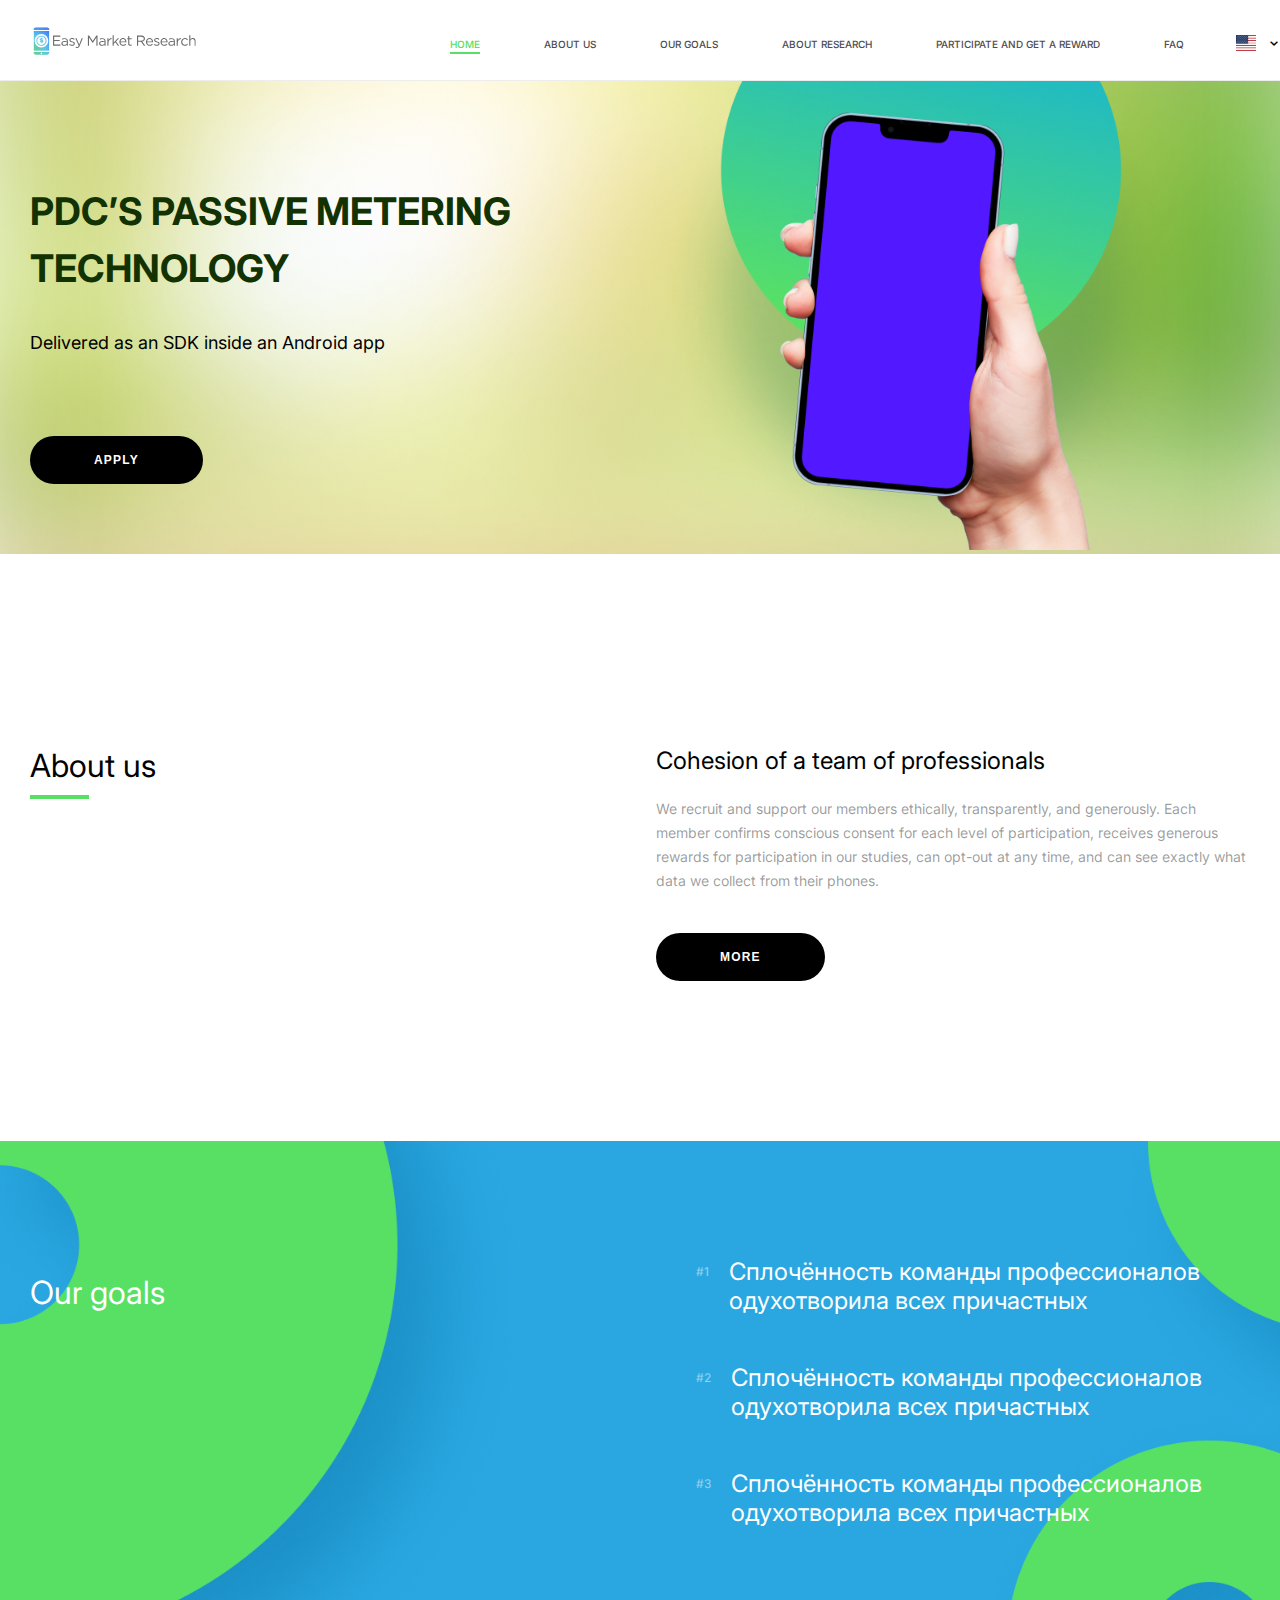
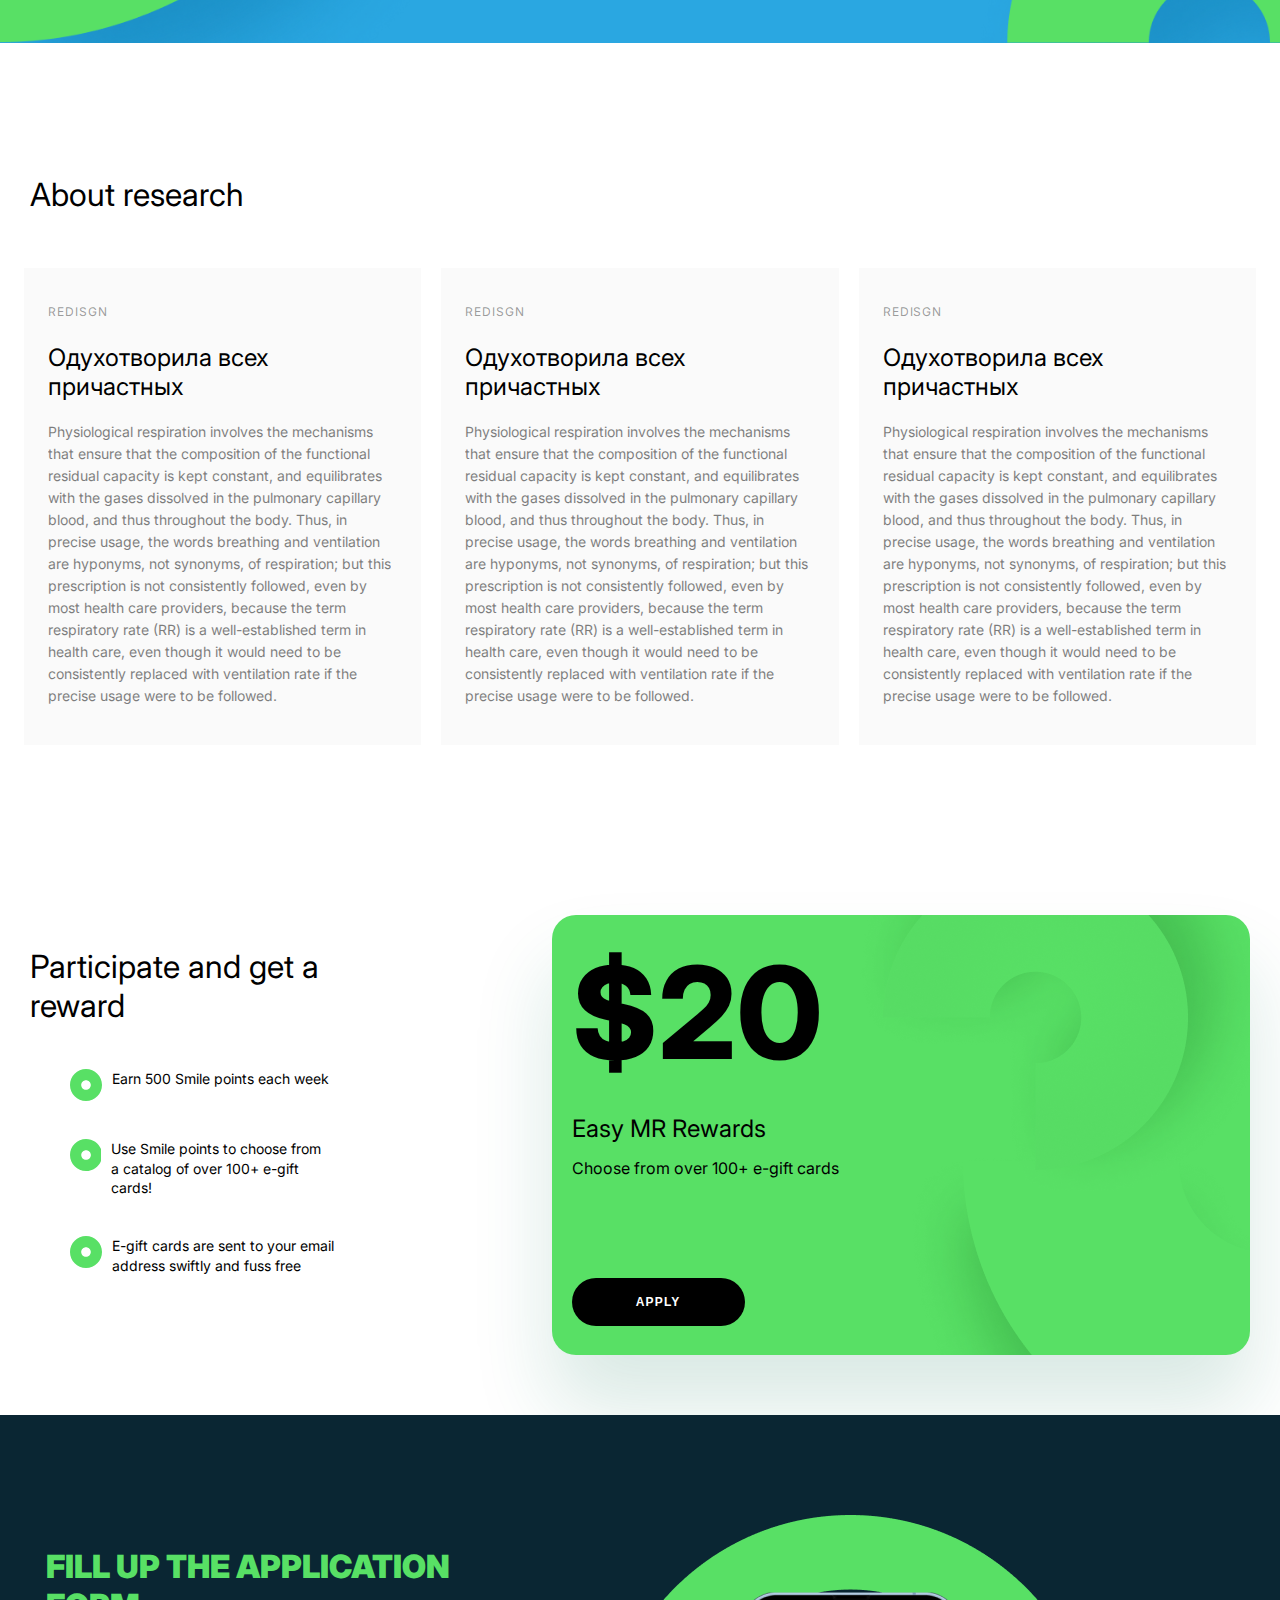
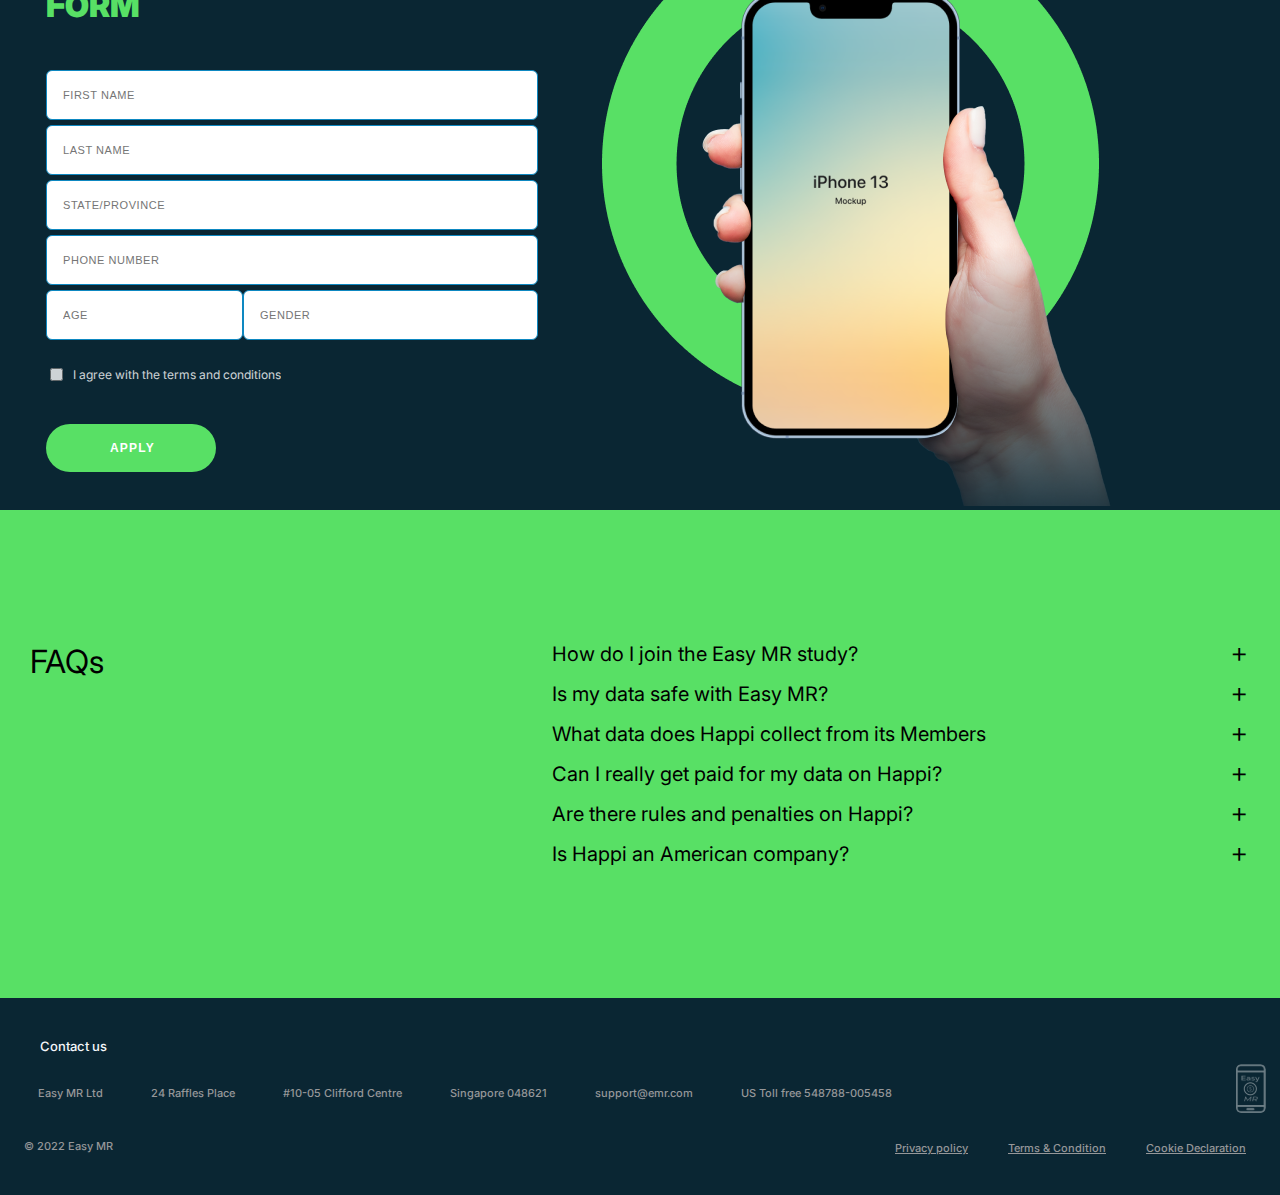
==== commit ccdc8137: "additional pages" ====
--- a/index.html
+++ b/index.html
@@ -233,8 +233,8 @@
       <div class="footer__bottom row">
         <p class="copyright">© 2022 Easy MR</p>
         <ul class="pages__list row">
-          <li class="pages"><a href="#" class="pages__link">Privacy policy</a></li>
-          <li class="pages"><a href="#" class="pages__link">Terms & Condition</a></li>
+          <li class="pages"><a href="privacy.html" class="pages__link">Privacy policy</a></li>
+          <li class="pages"><a href="terms.html" class="pages__link">Terms & Condition</a></li>
           <li class="pages"><a href="#" class="pages__link">Cookie Declaration</a></li>
         </ul>
       </div>
--- a/css/main.min.css
+++ b/css/main.min.css
@@ -1 +1 @@
-@import"https://fonts.googleapis.com/css2?family=Inter:wght@100;300;400;500;600;700;800;900&display=swap";html{box-sizing:border-box;height:100%;scroll-behavior:smooth}*,*::before,*::after{box-sizing:inherit}body{display:flex;flex-direction:column;height:100%;padding:0;margin:0;width:100vw;overflow-x:hidden;font-family:"Inter",sans-serif;background-color:#fff}img{max-width:100%;height:auto}.visually-hidden{position:absolute;width:1px;height:1px;margin:-1px;border:0;padding:0;clip:rect(0 0 0 0);overflow:hidden}.container{width:100%;max-width:1300px;padding-left:30px;padding-right:30px;margin-left:auto;margin-right:auto}.header__inner{display:flex;align-items:center;justify-content:space-between;height:80px}.header__nav{flex-grow:1}.nav__list{padding:0;margin:0;list-style:none;justify-content:end}.nav__list .active{border-bottom:2px solid #58e065}.nav__list .active .nav__link{color:#58e065}.header__lang{margin-left:20px}.nav__item{margin:32px}.nav__item:hover{border-bottom:2px solid #58e065;color:#58e065}.nav__item:hover .nav__link{color:#58e065}.nav__link{text-decoration:none;color:#4d4d4d;font-weight:500;font-size:10px;line-height:16px;text-transform:uppercase}.header__lang{display:flex;align-items:center}.header__lang img{margin-right:10px}.logo-img{width:200px;height:30px}.header__btn{display:none}.close-btn{display:none}@media only screen and (max-width: 1140px){.nav__item{margin:16px}.container{width:90%}}@media only screen and (max-width: 960px){.header__nav{position:absolute;top:0;right:0;display:block;width:0;height:100vh;background-color:rgba(0,0,0,.521);overflow:hidden}.nav__list{padding:20px 0;position:absolute;top:0;right:0;width:0;height:100vh;background-color:#fff;flex-direction:column;justify-content:start}.nav__list .active{border:none}.close-btn{position:absolute;top:15px;right:30px;display:none;background-color:rgba(0,0,0,0);border:none;cursor:pointer;font-size:26px}.nav__item,.nav__link{display:inline}.header__lang{display:none}.header__btn{display:block;background-color:rgba(0,0,0,0);cursor:pointer;border:none}.header__btn .bx{font-size:26px}.header__inner{height:60px}}@media only screen and (max-width: 720px){.logo-img{width:160px;height:23px}.bx-menu{font-size:24px}}.open-menu{width:60vw}.open-bg{width:100vw}.hero{background-image:url("/images/hero-bg.png");width:100%;height:580px;background-repeat:no-repeat;background-size:cover}.hero__inner{display:flex;align-items:center;justify-content:space-between}.hero__title{font-weight:700;font-size:38px;line-height:150%;text-transform:uppercase;color:#123301}.hero__par{font-size:18px;line-height:150%;margin-bottom:80px}.site__btn{border:none;cursor:pointer;padding:16px 64px;font-weight:600;font-size:12px;line-height:16px;letter-spacing:.1em;text-transform:uppercase;background:#000;border-radius:66px;transition:all ease .2s;color:#fff}.site__btn:hover{background:#58e065;color:#123301}@media only screen and (max-width: 960px){.hero__imgbox{display:none}.site__btn{margin-bottom:30px}}@media only screen and (max-width: 720px){.hero__title{font-size:30px}.hero__par{font-size:16px;margin-bottom:30px}.site__btn{padding:10px 28px;font-size:10px}}@media only screen and (max-width: 540px){.hero__title{font-size:26px}.hero__par{font-size:14px}}.title{font-size:32px;line-height:39px;font-weight:400}.title::after{content:"";display:block;margin-top:10px;width:10%;height:4px;background-color:#58e065}.about{padding:160px 0}.subtitle{font-weight:400;font-size:24px;line-height:29px;margin-bottom:22px}.site__par{font-size:14px;line-height:24px;color:rgba(0,0,0,.4);margin-bottom:40px}@media only screen and (max-width: 960px){.about{padding:30px 0}}@media only screen and (max-width: 540px){.about{padding:315x 0}}.goals{padding:100px 0;background-color:#2aa7e1;background-image:url("/images/goals-bg.png");background-size:cover;background-repeat:no-repeat}.goals__title{font-weight:400;font-size:32px;line-height:39px;color:#fff}.goals__list{list-style:none}.goals__item{font-size:24px;line-height:29px;color:#fff;display:flex}.goals__item:not(:last-child){margin-bottom:48px}.goals__item:first-child::before{content:"#1";margin-right:20px;font-size:12px;opacity:.5}.goals__item:nth-child(2)::before{content:"#2";margin-right:20px;font-size:12px;opacity:.5}.goals__item:nth-child(3)::before{content:"#3";margin-right:20px;font-size:12px;opacity:.5}@media only screen and (max-width: 960px){.goals{padding:30px 0}}.research{padding:100px 0}.research__title{font-weight:400;font-size:32px;line-height:39px;margin-bottom:44px}.research__box{padding:10px}.box__inner{padding:24px;background-color:#fafafa}.research__p{font-size:12px;line-height:15px;letter-spacing:.08em;color:rgba(0,0,0,.4)}.research__subtitle{font-weight:400;font-size:24px;line-height:29px;margin-bottom:20px}.research__desc{font-size:14px;line-height:22px;opacity:.5}.reward{padding:60px 0}.reward__list{list-style:none}.reward__desc{padding-right:200px}.reward__item{font-size:14px;line-height:140%;margin-bottom:38px;display:flex}.reward__item::before{content:"";width:32px;height:32px;display:inline-block;background-image:url("/images/reward-icon.svg");background-size:cover;margin-right:10px}.card__inner{background-color:#58e065;background-image:url("/images/card-bg.png");background-repeat:no-repeat;background-position:right;box-shadow:0px 52px 80px rgba(19,116,85,.16);border-radius:24px;padding:20px;height:440px}.card__price{font-weight:800;font-size:128px;margin-top:0;margin-bottom:22px}.card__par{font-size:24px;line-height:29px;margin-bottom:12px}.card__p{font-size:16px;line-height:19px;margin-bottom:100px}.age__input{width:40%}.gender__input{width:60%}@media only screen and (max-width: 720px){.reward{padding:20px 0}.reward__desc{padding-right:10px}.reward__inner{align-items:center;justify-content:center}.research{padding:30px 0}.card__inner{margin:20px 0}}@media only screen and (max-width: 540px){.reward__desc{padding-right:0}.reward__item{font-size:10px}.reward__item::before{width:22px;height:22px}.research__title{font-size:26px}}.form{padding:100px 0 0 0;background-color:#0a2633}.form .row{margin:0}.form__title{font-weight:900;font-size:32px;line-height:39px;text-transform:uppercase;color:#58e065;margin-bottom:45px}.form__app{display:flex;flex-direction:column}.form__main{padding-right:100px}.form__input{padding:16px;background:#fff;border:1px solid #0e88c1;border-radius:6px;text-transform:uppercase;font-weight:500;font-size:11px;line-height:16px;letter-spacing:.05em;margin-bottom:5px}.form_checkbox{margin:20px 0;font-size:12px;line-height:16px;opacity:.8;display:flex;align-items:center;color:#fff}.form_checkbox input{margin-right:10px}.form__btm{background-color:#58e065;width:170px;text-align:center;margin-bottom:20px}.form__inner{justify-content:space-between}.faqs{padding:100px 0;background-color:#58e065}.faqs__list{list-style:none}.faqs__ques{cursor:pointer;transition:all .2s ease;display:flex;align-items:center;justify-content:space-between}.faqs__ques:hover{font-weight:600}.faqs__ques span{font-size:20px;line-height:24px}.faqs__ques .bx{font-size:22px}.faqs__answ{font-size:14px;line-height:180%;opacity:.6;display:none}.openUp{display:block}.hide-btn{display:block}.site-footer{padding:30px 0;background-color:#0a2633}.footer__title{font-weight:500;font-size:13px;line-height:16px;color:#f5f7fa}.footer__inner{display:flex;align-items:center;justify-content:space-between}.footer__list{padding:0;margin:0;list-style:none}.footer__link{font-weight:500;font-size:11px;line-height:16px;color:#969799;text-decoration:none}.footer__item{margin:0 24px}.footer__bottom{margin-top:10px;display:flex;align-items:center;justify-content:space-between}.pages__list{padding:0;margin:0;list-style:none}.pages{margin:0 24px}.pages__link,.copyright{font-weight:500;font-size:11px;line-height:16px;color:#969799}.copyright{margin-left:10px}/*# sourceMappingURL=main.min.css.map */+@import"https://fonts.googleapis.com/css2?family=Inter:wght@100;300;400;500;600;700;800;900&display=swap";html{box-sizing:border-box;height:100%;scroll-behavior:smooth}*,*::before,*::after{box-sizing:inherit}body{display:flex;flex-direction:column;height:100%;padding:0;margin:0;width:100vw;overflow-x:hidden;font-family:"Inter",sans-serif;background-color:#fff}img{max-width:100%;height:auto}.visually-hidden{position:absolute;width:1px;height:1px;margin:-1px;border:0;padding:0;clip:rect(0 0 0 0);overflow:hidden}.container{width:100%;max-width:1300px;padding-left:30px;padding-right:30px;margin-left:auto;margin-right:auto}.header__inner{display:flex;align-items:center;justify-content:space-between;height:80px}.header__nav{flex-grow:1}.site-header{border-bottom:1px solid #ededed}.nav__list{padding:0;margin:0;list-style:none;justify-content:end;transition:all .4s ease}.nav__list .active{border-bottom:2px solid #58e065}.nav__list .active .nav__link{color:#58e065}.header__lang{margin-left:20px}.nav__item{margin:32px}.nav__item:hover{border-bottom:2px solid #58e065;color:#58e065}.nav__item:hover .nav__link{color:#58e065}.nav__link{text-decoration:none;color:#4d4d4d;font-weight:500;font-size:10px;line-height:16px;text-transform:uppercase}.header__lang{display:flex;align-items:center}.header__lang img{margin-right:10px}.logo-img{width:200px;height:30px}.header__btn{display:none}.close-btn{display:none}@media only screen and (max-width: 1140px){.nav__item{margin:16px}.container{width:90%}}@media only screen and (max-width: 960px){.header__nav{position:absolute;top:0;right:0;display:block;width:0;height:100vh;background-color:rgba(0,0,0,.521);overflow:hidden}.nav__list{padding:20px 0;position:absolute;top:0;right:0;width:0;height:100vh;background-color:#fff;flex-direction:column;justify-content:start}.nav__list .active{border:none}.close-btn{position:absolute;top:15px;right:30px;display:none;background-color:rgba(0,0,0,0);border:none;cursor:pointer;font-size:26px}.nav__item,.nav__link{display:inline}.header__lang{display:none}.header__btn{display:block;background-color:rgba(0,0,0,0);cursor:pointer;border:none}.header__btn .bx{font-size:26px}.header__inner{height:60px}}@media only screen and (max-width: 720px){.logo-img{width:160px;height:23px}.bx-menu{font-size:24px}}.open-menu{width:60vw}.open-bg{width:100vw}.hero{background-image:url("/images/hero-bg.png");width:100%;height:580px;background-repeat:no-repeat;background-size:cover}.hero__inner{display:flex;align-items:center;justify-content:space-between}.hero__title{font-weight:700;font-size:38px;line-height:150%;text-transform:uppercase;color:#123301}.hero__par{font-size:18px;line-height:150%;margin-bottom:80px}.site__btn{border:none;cursor:pointer;padding:16px 64px;font-weight:600;font-size:12px;line-height:16px;letter-spacing:.1em;text-transform:uppercase;background:#000;border-radius:66px;transition:all ease .2s;color:#fff}.site__btn:hover{background:#58e065;color:#123301}@media only screen and (max-width: 1000px){.hero__imgbox{display:none}.hero{padding:30px 0}.site__btn{margin-bottom:30px}}@media only screen and (max-width: 720px){.hero__title{font-size:30px}.hero__par{font-size:16px;margin-bottom:30px}.site__btn{padding:10px 28px;font-size:10px}.hero__inner{padding:40px 0}}@media only screen and (max-width: 540px){.hero__title{font-size:26px}.hero__par{font-size:14px}}.title{font-size:32px;line-height:39px;font-weight:400}.title::after{content:"";display:block;margin-top:10px;width:10%;height:4px;background-color:#58e065}.about{padding:160px 0}.subtitle{font-weight:400;font-size:24px;line-height:29px;margin-bottom:22px}.site__par{font-size:14px;line-height:24px;color:rgba(0,0,0,.4);margin-bottom:40px}@media only screen and (max-width: 960px){.about{padding:30px 0}.form__imgbox{display:none}.form__app{margin-bottom:50px}}@media only screen and (max-width: 540px){.about{padding:315x 0}.subtitle{font-size:20px}.title{font-size:24px}}.goals{padding:100px 0;background-color:#2aa7e1;background-image:url("/images/goals-bg.png");background-size:cover;background-repeat:no-repeat}.goals__title{font-weight:400;font-size:32px;line-height:39px;color:#fff}.goals__list{list-style:none}.goals__item{font-size:24px;line-height:29px;color:#fff;display:flex}.goals__item:not(:last-child){margin-bottom:48px}.goals__item:first-child::before{content:"#1";margin-right:20px;font-size:12px;opacity:.5}.goals__item:nth-child(2)::before{content:"#2";margin-right:20px;font-size:12px;opacity:.5}.goals__item:nth-child(3)::before{content:"#3";margin-right:20px;font-size:12px;opacity:.5}@media only screen and (max-width: 960px){.goals{padding:30px 0}.footer-logo{display:none}}@media only screen and (max-width: 540px){.goals__item{font-size:16px;margin-bottom:12px}}.research{padding:100px 0}.research__title{font-weight:400;font-size:32px;line-height:39px;margin-bottom:44px}.research__box{padding:10px}.box__inner{padding:24px;background-color:#fafafa}.research__p{font-size:12px;line-height:15px;letter-spacing:.08em;color:rgba(0,0,0,.4)}.research__subtitle{font-weight:400;font-size:24px;line-height:29px;margin-bottom:20px}.research__desc{font-size:14px;line-height:22px;opacity:.5}.reward{padding:60px 0}.reward__list{list-style:none}.reward__desc{padding-right:200px}.reward__item{font-size:14px;line-height:140%;margin-bottom:38px;display:flex}.reward__item::before{content:"";width:32px;height:32px;display:inline-block;background-image:url("/images/reward-icon.svg");background-size:cover;margin-right:10px}.card__inner{background-color:#58e065;background-image:url("/images/card-bg.png");background-repeat:no-repeat;background-position:right;box-shadow:0px 52px 80px rgba(19,116,85,.16);border-radius:24px;padding:20px;height:440px}.card__price{font-weight:800;font-size:128px;margin-top:0;margin-bottom:22px}.card__par{font-size:24px;line-height:29px;margin-bottom:12px}.card__p{font-size:16px;line-height:19px;margin-bottom:100px}.age__input{width:40%}.gender__input{width:60%}@media only screen and (max-width: 720px){.reward{padding:20px 0}.reward__desc{padding-right:10px}.reward__inner{align-items:center;justify-content:center}.research{padding:30px 0}.card__inner{margin:20px 0}}@media only screen and (max-width: 540px){.reward__desc{padding-right:0}.reward__item{font-size:10px}.reward__item::before{width:22px;height:22px}.research__title{font-size:26px}}.form{padding:100px 0 0 0;background-color:#0a2633}.form .row{margin:0}.form__title{font-weight:900;font-size:32px;line-height:39px;text-transform:uppercase;color:#58e065;margin-bottom:45px}.form__app{display:flex;flex-direction:column}.form__main{padding-right:100px}.form__input{padding:16px;background:#fff;border:1px solid #0e88c1;border-radius:6px;text-transform:uppercase;font-weight:500;font-size:11px;line-height:16px;letter-spacing:.05em;margin-bottom:5px}.form_checkbox{margin:20px 0;font-size:12px;line-height:16px;opacity:.8;display:flex;align-items:center;color:#fff}.form_checkbox input{margin-right:10px}.form__btm{background-color:#58e065;width:170px;text-align:center;margin-bottom:20px}.form__inner{justify-content:space-between}@media only screen and (max-width: 7200px){.form__main{padding-right:0}}.faqs{padding:100px 0;background-color:#58e065}.faqs__list{list-style:none}.faqs__ques{cursor:pointer;transition:all .2s ease;display:flex;align-items:center;justify-content:space-between}.faqs__ques:hover{font-weight:600}.faqs__ques span{font-size:20px;line-height:24px}.faqs__ques .bx{font-size:22px}.faqs__answ{font-size:14px;line-height:180%;opacity:.6;display:none}.openUp{display:block}.hide-btn{display:block}.site-footer{padding:30px 0;background-color:#0a2633}.footer__title{font-weight:500;font-size:13px;line-height:16px;color:#f5f7fa;margin:10px}.footer__inner{display:flex;align-items:center;justify-content:space-between}.footer__list{padding:0;margin:0;list-style:none}.footer__link{font-weight:500;font-size:11px;line-height:16px;color:#969799;text-decoration:none}.footer__item{margin:0 24px}.footer__bottom{margin-top:10px;display:flex;align-items:center;justify-content:space-between}.pages__list{padding:0;margin:0;list-style:none}.pages{margin:0 20px}.pages__link,.copyright{font-weight:500;font-size:11px;line-height:16px;color:#969799}.copyright{margin-left:10px}.privacy{padding:40px 0}.privacy p{font-size:14px;line-height:24px;color:rgba(0,0,0,.7019607843);margin-bottom:22px}.privacy__desc{margin-top:20px}.privacy__item{font-size:14px;line-height:24px;color:rgba(0,0,0,.7019607843);margin-bottom:8px}/*# sourceMappingURL=main.min.css.map */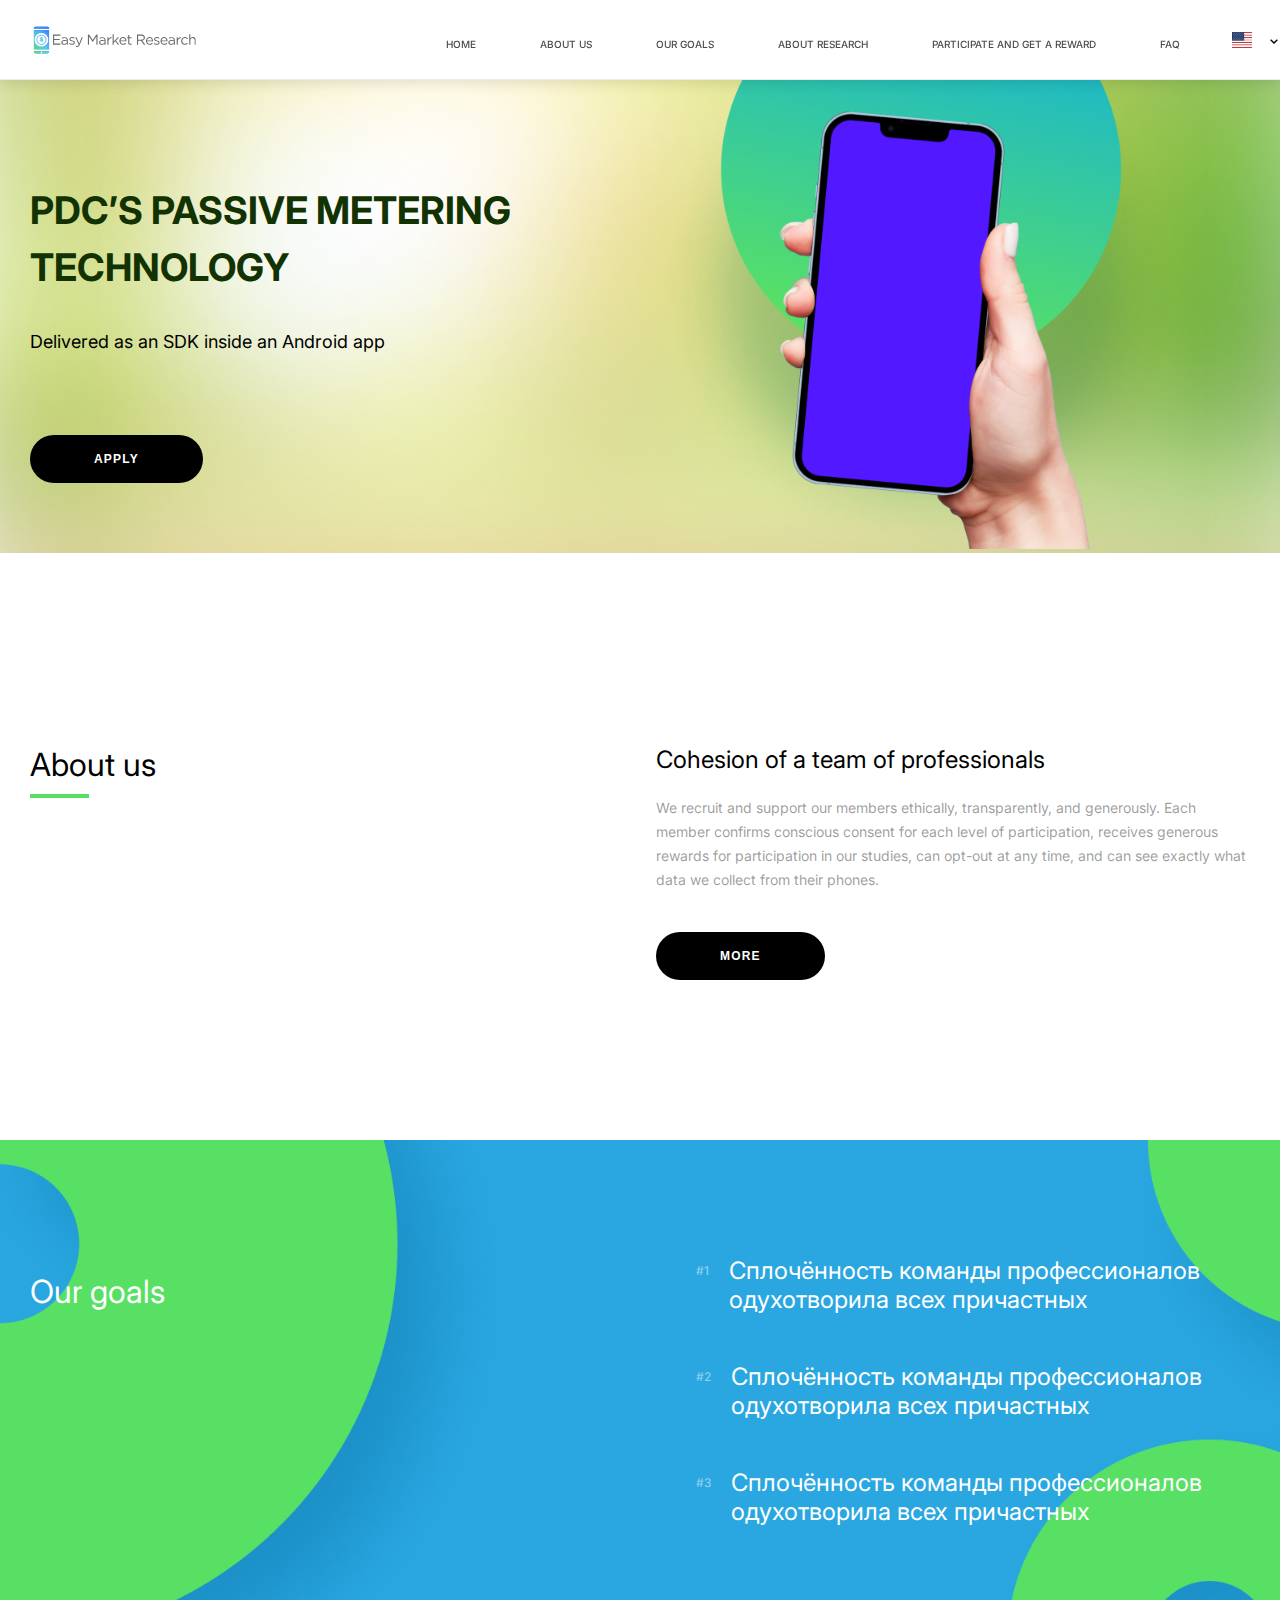
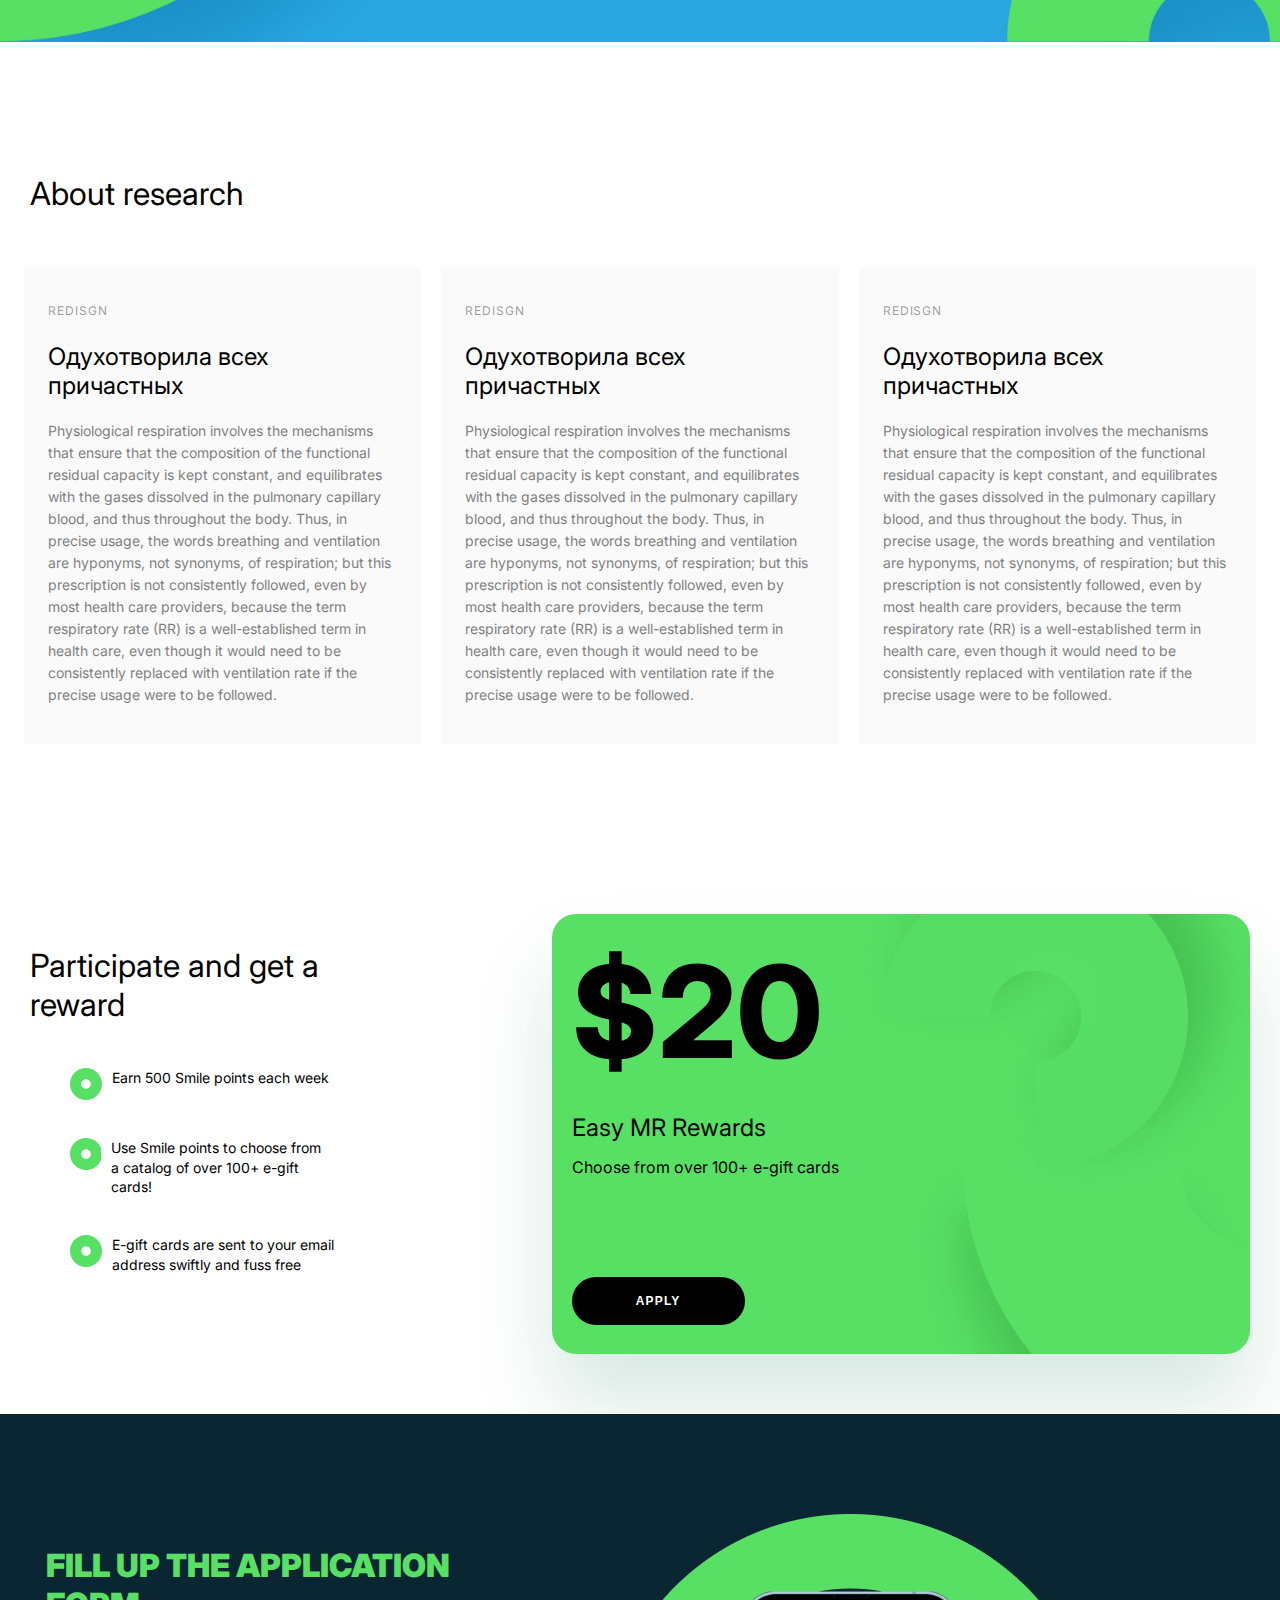
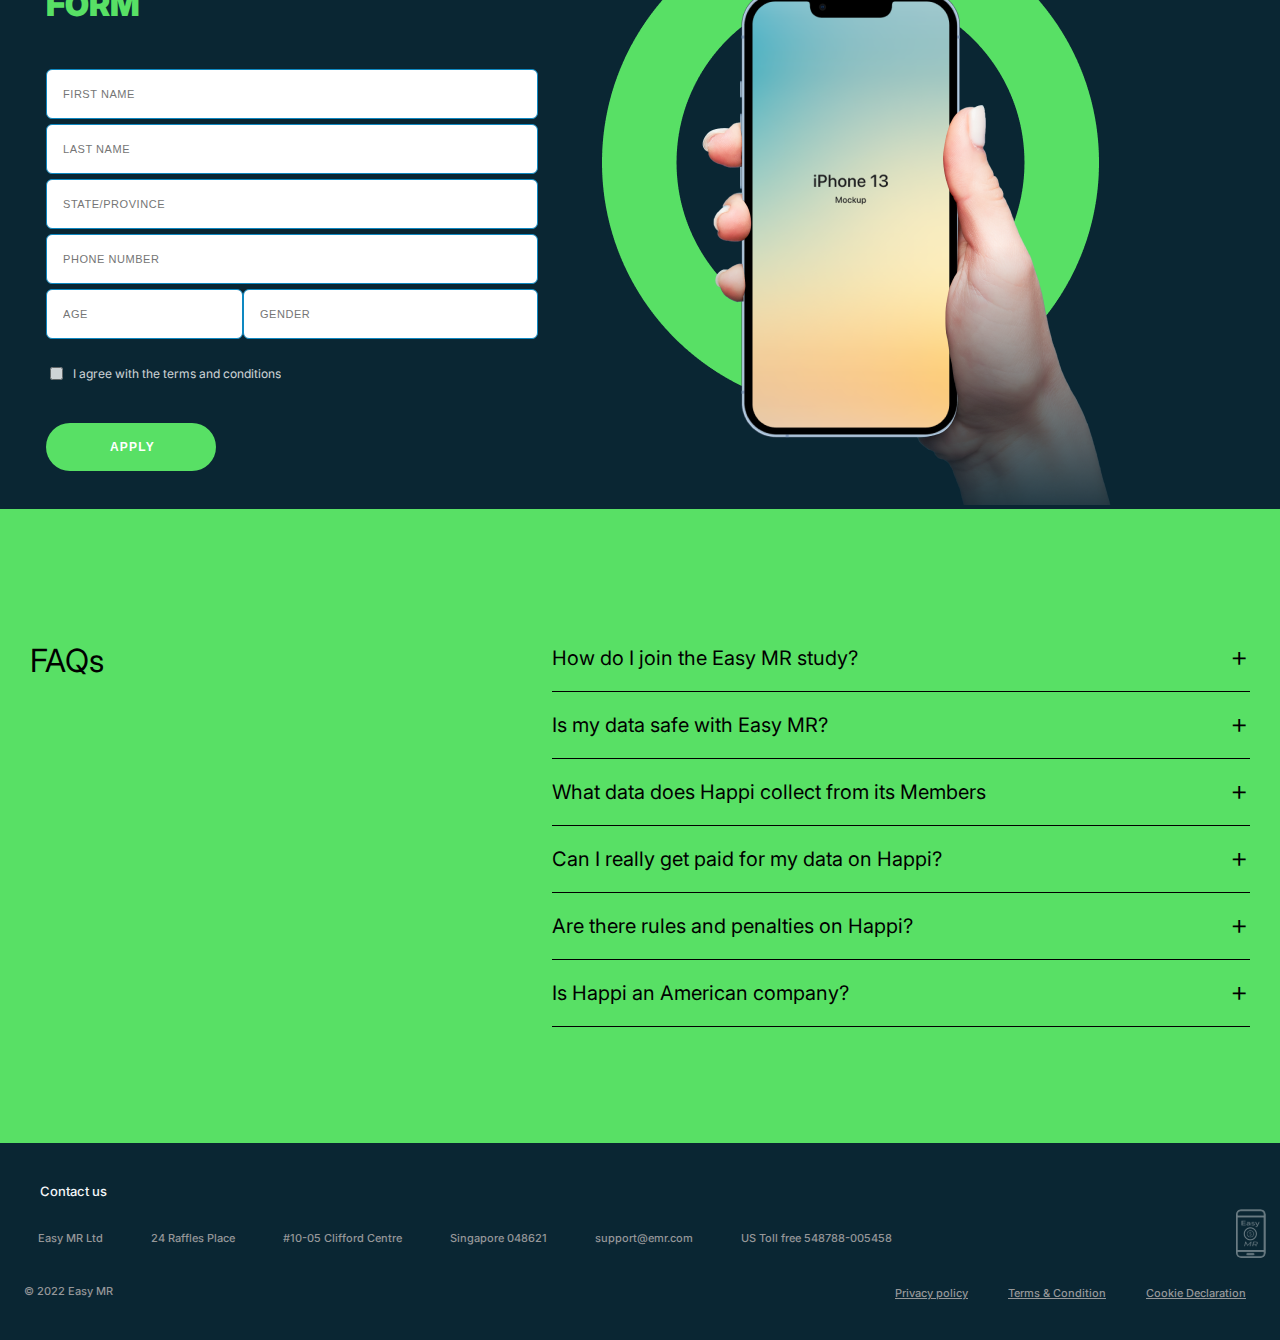
==== commit 80adf6c5: "changes" ====
--- a/index.html
+++ b/index.html
@@ -27,7 +27,7 @@
               <a href="#" class="logo"><img class="logo-img" src="./images/logo.svg" alt="logo"></a>
               <nav id="navBg" class="header__nav">
                 <ul id="navBar" class="nav__list row">
-                  <li class="nav__item active"><a href="#" class="nav__link">Home</a></li>
+                  <li class="nav__item"><a href="#" class="nav__link">Home</a></li>
                   <li class="nav__item"><a href="#about" class="nav__link">About us</a></li>
                   <li class="nav__item"><a href="#goals" class="nav__link">Our goals</a></li>
                   <li class="nav__item"><a href="#research" class="nav__link">About research</a></li>
@@ -37,8 +37,15 @@
                 <button id="closeBtn" class="close-btn"><i class='bx bx-x' ></i></button>
               </nav>
               <div class="header__lang row">
-                <img src="./images/eng.svg" alt="eng">
-                <i class='bx bx-chevron-down'></i>
+                <div id="changeLang">
+                  <img src="./images/eng.svg" alt="eng">
+                  <i class='bx bx-chevron-down'></i>
+                </div>
+                  <ul id="langList" class="lang__list">
+                    <li class="lang__item">ENG</li>
+                    <li class="lang__item">RU</li>
+                    <li class="lang__item">UZB</li>
+                  </ul>
               </div>
               <button id="menuBtn" class="header__btn"><i class='bx bx-menu'></i></button>
           </div>
@@ -194,8 +201,8 @@
                   </p>
                 </li>
                 <li class="faqs__item">
-                  <p class="faqs__ques"> <span> What data does Happi collect from its Members</span> <i class='bx bx-plus' ></i><p>
-                  <p class="faqs__answ">Lorem ipsum dolor sit amet consectetur, adipisicing elit. Dicta, totam eum nisi aliquam, dolorum, quos reprehenderit quam id optio velit voluptatem quasi culpa. Fugiat quae eligendi ipsum numquam fuga amet!</p>
+                  <p class="faqs__ques"><span>What data does Happi collect from its Members</span>  <i class='bx bx-plus' ></i></p>
+                  <p class="faqs__answ">Lorem ipsum dolor sit, amet consectetur adipisicing elit. Impedit deleniti earum asperiores dicta fugiat harum, rem, fuga consequatur repudiandae aliquam, excepturi dignissimos consequuntur. Corporis aperiam distinctio deleniti, ullam perspiciatis nesciunt!</p>
                 </li>
                 <li class="faqs__item">
                   <p class="faqs__ques"><span>Can I really get paid for my data on Happi?</span>  <i class='bx bx-plus' ></i></p>
--- a/css/main.min.css
+++ b/css/main.min.css
@@ -1 +1 @@
-@import"https://fonts.googleapis.com/css2?family=Inter:wght@100;300;400;500;600;700;800;900&display=swap";html{box-sizing:border-box;height:100%;scroll-behavior:smooth}*,*::before,*::after{box-sizing:inherit}body{display:flex;flex-direction:column;height:100%;padding:0;margin:0;width:100vw;overflow-x:hidden;font-family:"Inter",sans-serif;background-color:#fff}img{max-width:100%;height:auto}.visually-hidden{position:absolute;width:1px;height:1px;margin:-1px;border:0;padding:0;clip:rect(0 0 0 0);overflow:hidden}.container{width:100%;max-width:1300px;padding-left:30px;padding-right:30px;margin-left:auto;margin-right:auto}.header__inner{display:flex;align-items:center;justify-content:space-between;height:80px}.header__nav{flex-grow:1}.site-header{border-bottom:1px solid #ededed}.nav__list{padding:0;margin:0;list-style:none;justify-content:end;transition:all .4s ease}.nav__list .active{border-bottom:2px solid #58e065}.nav__list .active .nav__link{color:#58e065}.header__lang{margin-left:20px}.nav__item{margin:32px}.nav__item:hover{border-bottom:2px solid #58e065;color:#58e065}.nav__item:hover .nav__link{color:#58e065}.nav__link{text-decoration:none;color:#4d4d4d;font-weight:500;font-size:10px;line-height:16px;text-transform:uppercase}.header__lang{display:flex;align-items:center}.header__lang img{margin-right:10px}.logo-img{width:200px;height:30px}.header__btn{display:none}.close-btn{display:none}@media only screen and (max-width: 1140px){.nav__item{margin:16px}.container{width:90%}}@media only screen and (max-width: 960px){.header__nav{position:absolute;top:0;right:0;display:block;width:0;height:100vh;background-color:rgba(0,0,0,.521);overflow:hidden}.nav__list{padding:20px 0;position:absolute;top:0;right:0;width:0;height:100vh;background-color:#fff;flex-direction:column;justify-content:start}.nav__list .active{border:none}.close-btn{position:absolute;top:15px;right:30px;display:none;background-color:rgba(0,0,0,0);border:none;cursor:pointer;font-size:26px}.nav__item,.nav__link{display:inline}.header__lang{display:none}.header__btn{display:block;background-color:rgba(0,0,0,0);cursor:pointer;border:none}.header__btn .bx{font-size:26px}.header__inner{height:60px}}@media only screen and (max-width: 720px){.logo-img{width:160px;height:23px}.bx-menu{font-size:24px}}.open-menu{width:60vw}.open-bg{width:100vw}.hero{background-image:url("/images/hero-bg.png");width:100%;height:580px;background-repeat:no-repeat;background-size:cover}.hero__inner{display:flex;align-items:center;justify-content:space-between}.hero__title{font-weight:700;font-size:38px;line-height:150%;text-transform:uppercase;color:#123301}.hero__par{font-size:18px;line-height:150%;margin-bottom:80px}.site__btn{border:none;cursor:pointer;padding:16px 64px;font-weight:600;font-size:12px;line-height:16px;letter-spacing:.1em;text-transform:uppercase;background:#000;border-radius:66px;transition:all ease .2s;color:#fff}.site__btn:hover{background:#58e065;color:#123301}@media only screen and (max-width: 1000px){.hero__imgbox{display:none}.hero{padding:30px 0}.site__btn{margin-bottom:30px}}@media only screen and (max-width: 720px){.hero__title{font-size:30px}.hero__par{font-size:16px;margin-bottom:30px}.site__btn{padding:10px 28px;font-size:10px}.hero__inner{padding:40px 0}}@media only screen and (max-width: 540px){.hero__title{font-size:26px}.hero__par{font-size:14px}}.title{font-size:32px;line-height:39px;font-weight:400}.title::after{content:"";display:block;margin-top:10px;width:10%;height:4px;background-color:#58e065}.about{padding:160px 0}.subtitle{font-weight:400;font-size:24px;line-height:29px;margin-bottom:22px}.site__par{font-size:14px;line-height:24px;color:rgba(0,0,0,.4);margin-bottom:40px}@media only screen and (max-width: 960px){.about{padding:30px 0}.form__imgbox{display:none}.form__app{margin-bottom:50px}}@media only screen and (max-width: 540px){.about{padding:315x 0}.subtitle{font-size:20px}.title{font-size:24px}}.goals{padding:100px 0;background-color:#2aa7e1;background-image:url("/images/goals-bg.png");background-size:cover;background-repeat:no-repeat}.goals__title{font-weight:400;font-size:32px;line-height:39px;color:#fff}.goals__list{list-style:none}.goals__item{font-size:24px;line-height:29px;color:#fff;display:flex}.goals__item:not(:last-child){margin-bottom:48px}.goals__item:first-child::before{content:"#1";margin-right:20px;font-size:12px;opacity:.5}.goals__item:nth-child(2)::before{content:"#2";margin-right:20px;font-size:12px;opacity:.5}.goals__item:nth-child(3)::before{content:"#3";margin-right:20px;font-size:12px;opacity:.5}@media only screen and (max-width: 960px){.goals{padding:30px 0}.footer-logo{display:none}}@media only screen and (max-width: 540px){.goals__item{font-size:16px;margin-bottom:12px}}.research{padding:100px 0}.research__title{font-weight:400;font-size:32px;line-height:39px;margin-bottom:44px}.research__box{padding:10px}.box__inner{padding:24px;background-color:#fafafa}.research__p{font-size:12px;line-height:15px;letter-spacing:.08em;color:rgba(0,0,0,.4)}.research__subtitle{font-weight:400;font-size:24px;line-height:29px;margin-bottom:20px}.research__desc{font-size:14px;line-height:22px;opacity:.5}.reward{padding:60px 0}.reward__list{list-style:none}.reward__desc{padding-right:200px}.reward__item{font-size:14px;line-height:140%;margin-bottom:38px;display:flex}.reward__item::before{content:"";width:32px;height:32px;display:inline-block;background-image:url("/images/reward-icon.svg");background-size:cover;margin-right:10px}.card__inner{background-color:#58e065;background-image:url("/images/card-bg.png");background-repeat:no-repeat;background-position:right;box-shadow:0px 52px 80px rgba(19,116,85,.16);border-radius:24px;padding:20px;height:440px}.card__price{font-weight:800;font-size:128px;margin-top:0;margin-bottom:22px}.card__par{font-size:24px;line-height:29px;margin-bottom:12px}.card__p{font-size:16px;line-height:19px;margin-bottom:100px}.age__input{width:40%}.gender__input{width:60%}@media only screen and (max-width: 720px){.reward{padding:20px 0}.reward__desc{padding-right:10px}.reward__inner{align-items:center;justify-content:center}.research{padding:30px 0}.card__inner{margin:20px 0}}@media only screen and (max-width: 540px){.reward__desc{padding-right:0}.reward__item{font-size:10px}.reward__item::before{width:22px;height:22px}.research__title{font-size:26px}}.form{padding:100px 0 0 0;background-color:#0a2633}.form .row{margin:0}.form__title{font-weight:900;font-size:32px;line-height:39px;text-transform:uppercase;color:#58e065;margin-bottom:45px}.form__app{display:flex;flex-direction:column}.form__main{padding-right:100px}.form__input{padding:16px;background:#fff;border:1px solid #0e88c1;border-radius:6px;text-transform:uppercase;font-weight:500;font-size:11px;line-height:16px;letter-spacing:.05em;margin-bottom:5px}.form_checkbox{margin:20px 0;font-size:12px;line-height:16px;opacity:.8;display:flex;align-items:center;color:#fff}.form_checkbox input{margin-right:10px}.form__btm{background-color:#58e065;width:170px;text-align:center;margin-bottom:20px}.form__inner{justify-content:space-between}@media only screen and (max-width: 7200px){.form__main{padding-right:0}}.faqs{padding:100px 0;background-color:#58e065}.faqs__list{list-style:none}.faqs__ques{cursor:pointer;transition:all .2s ease;display:flex;align-items:center;justify-content:space-between}.faqs__ques:hover{font-weight:600}.faqs__ques span{font-size:20px;line-height:24px}.faqs__ques .bx{font-size:22px}.faqs__answ{font-size:14px;line-height:180%;opacity:.6;display:none}.openUp{display:block}.hide-btn{display:block}.site-footer{padding:30px 0;background-color:#0a2633}.footer__title{font-weight:500;font-size:13px;line-height:16px;color:#f5f7fa;margin:10px}.footer__inner{display:flex;align-items:center;justify-content:space-between}.footer__list{padding:0;margin:0;list-style:none}.footer__link{font-weight:500;font-size:11px;line-height:16px;color:#969799;text-decoration:none}.footer__item{margin:0 24px}.footer__bottom{margin-top:10px;display:flex;align-items:center;justify-content:space-between}.pages__list{padding:0;margin:0;list-style:none}.pages{margin:0 20px}.pages__link,.copyright{font-weight:500;font-size:11px;line-height:16px;color:#969799}.copyright{margin-left:10px}.privacy{padding:40px 0}.privacy p{font-size:14px;line-height:24px;color:rgba(0,0,0,.7019607843);margin-bottom:22px}.privacy__desc{margin-top:20px}.privacy__item{font-size:14px;line-height:24px;color:rgba(0,0,0,.7019607843);margin-bottom:8px}/*# sourceMappingURL=main.min.css.map */+@import"https://fonts.googleapis.com/css2?family=Inter:wght@100;300;400;500;600;700;800;900&display=swap";html{box-sizing:border-box;height:100%;scroll-behavior:smooth}*,*::before,*::after{box-sizing:inherit}body{display:flex;flex-direction:column;height:100%;padding:0;margin:0;width:100vw;overflow-x:hidden;font-family:"Inter",sans-serif;background-color:#fff;padding-top:80px}img{max-width:100%;height:auto}.visually-hidden{position:absolute;width:1px;height:1px;margin:-1px;border:0;padding:0;clip:rect(0 0 0 0);overflow:hidden}.container{width:100%;max-width:1300px;padding-left:30px;padding-right:30px;margin-left:auto;margin-right:auto}.header__inner{display:flex;align-items:center;justify-content:space-between;height:80px}.header__nav{flex-grow:1}.site-header{border-bottom:1px solid #ededed;position:fixed;width:100vw;height:80px;top:0;left:0;background-color:#fff;z-index:100;box-shadow:rgba(0,0,0,.1) 0px 4px 12px}.nav__list{padding:0;margin:0;list-style:none;justify-content:end;transition:all .4s ease}.nav__list .active{border-bottom:2px solid #58e065}.nav__list .active .nav__link{color:#58e065}.header__lang{margin-left:20px;position:relative}.lang__list{display:none;position:absolute;top:6px;left:-10px;list-style:none;background-color:#fff;padding:10px 20px;box-shadow:rgba(0,0,0,.1) 0px 4px 12px;border-radius:10px}.lang__item{font-size:12px;margin:7px 0;cursor:pointer;font-weight:600}.lang__item:hover{color:#0400ff}.nav__item{margin:32px}.nav__item:hover{border-bottom:2px solid #58e065;color:#58e065}.nav__item:hover .nav__link{color:#58e065}.nav__link{text-decoration:none;color:#4d4d4d;font-weight:500;font-size:10px;line-height:16px;text-transform:uppercase}.header__lang{display:flex;align-items:center}.header__lang img{margin-right:10px}.logo-img{width:200px;height:30px}.header__btn{display:none}.close-btn{display:none}@media only screen and (max-width: 1140px){.nav__item{margin:16px}.container{width:90%}}@media only screen and (max-width: 960px){.header__nav{position:absolute;top:0;right:0;display:block;width:0;height:100vh;background-color:rgba(0,0,0,.521);overflow:hidden}.site-header{height:60px}.nav__list{padding:20px 0;position:absolute;top:0;right:0;width:0;height:100vh;background-color:#fff;flex-direction:column;justify-content:start}.nav__list .active{border:none}.close-btn{position:absolute;top:15px;right:30px;display:none;background-color:rgba(0,0,0,0);border:none;cursor:pointer;font-size:26px}.nav__item,.nav__link{display:inline}.header__lang{display:none}.header__btn{display:block;background-color:rgba(0,0,0,0);cursor:pointer;border:none}.header__btn .bx{font-size:26px}.header__inner{height:60px}}@media only screen and (max-width: 720px){.logo-img{width:160px;height:23px}.bx-menu{font-size:24px}}.open-menu{width:60vw}.open-bg{width:100vw}.hideList{display:block}.hero{background-image:url("/images/hero-bg.png");width:100%;height:580px;background-repeat:no-repeat;background-size:cover}.hero__inner{display:flex;align-items:center;justify-content:space-between}.hero__title{font-weight:700;font-size:38px;line-height:150%;text-transform:uppercase;color:#123301}.hero__par{font-size:18px;line-height:150%;margin-bottom:80px}.site__btn{border:none;cursor:pointer;padding:16px 64px;font-weight:600;font-size:12px;line-height:16px;letter-spacing:.1em;text-transform:uppercase;background:#000;border-radius:66px;transition:all ease .2s;color:#fff}.site__btn:hover{background:#58e065;color:#123301}@media only screen and (max-width: 1000px){.hero__imgbox{display:none}.hero{padding:30px 0}.site__btn{margin-bottom:30px}}@media only screen and (max-width: 720px){.hero__title{font-size:30px}.hero__par{font-size:16px;margin-bottom:30px}.site__btn{padding:10px 28px;font-size:10px}.hero__inner{padding:40px 0}}@media only screen and (max-width: 540px){.hero__title{font-size:26px}.hero__par{font-size:14px}}.title{font-size:32px;line-height:39px;font-weight:400}.title::after{content:"";display:block;margin-top:10px;width:10%;height:4px;background-color:#58e065}.about{padding:160px 0}.subtitle{font-weight:400;font-size:24px;line-height:29px;margin-bottom:22px}.site__par{font-size:14px;line-height:24px;color:rgba(0,0,0,.4);margin-bottom:40px}@media only screen and (max-width: 960px){.about{padding:30px 0}.form__imgbox{display:none}.form__app{margin-bottom:50px}}@media only screen and (max-width: 540px){.about{padding:315x 0}.subtitle{font-size:20px}.title{font-size:24px}}.goals{padding:100px 0;background-color:#2aa7e1;background-image:url("/images/goals-bg.png");background-size:cover;background-repeat:no-repeat}.goals__title{font-weight:400;font-size:32px;line-height:39px;color:#fff}.goals__list{list-style:none}.goals__item{font-size:24px;line-height:29px;color:#fff;display:flex}.goals__item:not(:last-child){margin-bottom:48px}.goals__item:first-child::before{content:"#1";margin-right:20px;font-size:12px;opacity:.5}.goals__item:nth-child(2)::before{content:"#2";margin-right:20px;font-size:12px;opacity:.5}.goals__item:nth-child(3)::before{content:"#3";margin-right:20px;font-size:12px;opacity:.5}@media only screen and (max-width: 960px){.goals{padding:30px 0}.footer-logo{display:none}}@media only screen and (max-width: 540px){.goals__item{font-size:16px;margin-bottom:12px}}.research{padding:100px 0}.research__title{font-weight:400;font-size:32px;line-height:39px;margin-bottom:44px}.research__box{padding:10px}.box__inner{padding:24px;background-color:#fafafa}.research__p{font-size:12px;line-height:15px;letter-spacing:.08em;color:rgba(0,0,0,.4)}.research__subtitle{font-weight:400;font-size:24px;line-height:29px;margin-bottom:20px}.research__desc{font-size:14px;line-height:22px;opacity:.5}.reward{padding:60px 0}.reward__list{list-style:none}.reward__desc{padding-right:200px}.reward__item{font-size:14px;line-height:140%;margin-bottom:38px;display:flex}.reward__item::before{content:"";width:32px;height:32px;display:inline-block;background-image:url("/images/reward-icon.svg");background-size:cover;margin-right:10px}.card__inner{background-color:#58e065;background-image:url("/images/card-bg.png");background-repeat:no-repeat;background-position:right;box-shadow:0px 52px 80px rgba(19,116,85,.16);border-radius:24px;padding:20px;height:440px}.card__price{font-weight:800;font-size:128px;margin-top:0;margin-bottom:22px}.card__par{font-size:24px;line-height:29px;margin-bottom:12px}.card__p{font-size:16px;line-height:19px;margin-bottom:100px}.age__input{width:40%}.gender__input{width:60%}@media only screen and (max-width: 720px){.reward{padding:20px 0}.reward__desc{padding-right:10px}.reward__inner{align-items:center;justify-content:center}.research{padding:30px 0}.card__inner{margin:20px 0}}@media only screen and (max-width: 540px){.reward__desc{padding-right:0}.reward__item{font-size:10px}.reward__item::before{width:22px;height:22px}.research__title{font-size:26px}}.form{padding:100px 0 0 0;background-color:#0a2633}.form .row{margin:0}.form__title{font-weight:900;font-size:32px;line-height:39px;text-transform:uppercase;color:#58e065;margin-bottom:45px}.form__app{display:flex;flex-direction:column}.form__main{padding-right:100px}.form__input{padding:16px;background:#fff;border:1px solid #0e88c1;border-radius:6px;text-transform:uppercase;font-weight:500;font-size:11px;line-height:16px;letter-spacing:.05em;margin-bottom:5px}.form_checkbox{margin:20px 0;font-size:12px;line-height:16px;opacity:.8;display:flex;align-items:center;color:#fff}.form_checkbox input{margin-right:10px}.form__btm{background-color:#58e065;width:170px;text-align:center;margin-bottom:20px}.form__inner{justify-content:space-between}@media only screen and (max-width: 7200px){.form__main{padding-right:0}}.faqs{padding:100px 0;background-color:#58e065}.faqs__list{list-style:none}.faqs__ques{cursor:pointer;display:flex;align-items:center;justify-content:space-between}.faqs__ques:hover{font-weight:600}.faqs__ques span{font-size:20px;line-height:24px}.faqs__ques .bx{font-size:22px}.faqs__answ{font-size:14px;line-height:180%;opacity:.6;display:none}.faqs__item{border-bottom:1px solid #000;padding:5px 0}.openUp{display:block}.hide-btn{display:block}.site-footer{padding:30px 0;background-color:#0a2633}.footer__title{font-weight:500;font-size:13px;line-height:16px;color:#f5f7fa;margin:10px}.footer__inner{display:flex;align-items:center;justify-content:space-between}.footer__list{padding:0;margin:0;list-style:none}.footer__link{font-weight:500;font-size:11px;line-height:16px;color:#969799;text-decoration:none}.footer__item{margin:0 24px}.footer__bottom{margin-top:10px;display:flex;align-items:center;justify-content:space-between}.pages__list{padding:0;margin:0;list-style:none}.pages{margin:0 20px}.pages__link,.copyright{font-weight:500;font-size:11px;line-height:16px;color:#969799}.copyright{margin-left:10px}.privacy{padding:40px 0}.privacy p{font-size:14px;line-height:24px;color:rgba(0,0,0,.7019607843);margin-bottom:22px}.privacy__desc{margin-top:20px}.privacy__item{font-size:14px;line-height:24px;color:rgba(0,0,0,.7019607843);margin-bottom:8px}/*# sourceMappingURL=main.min.css.map */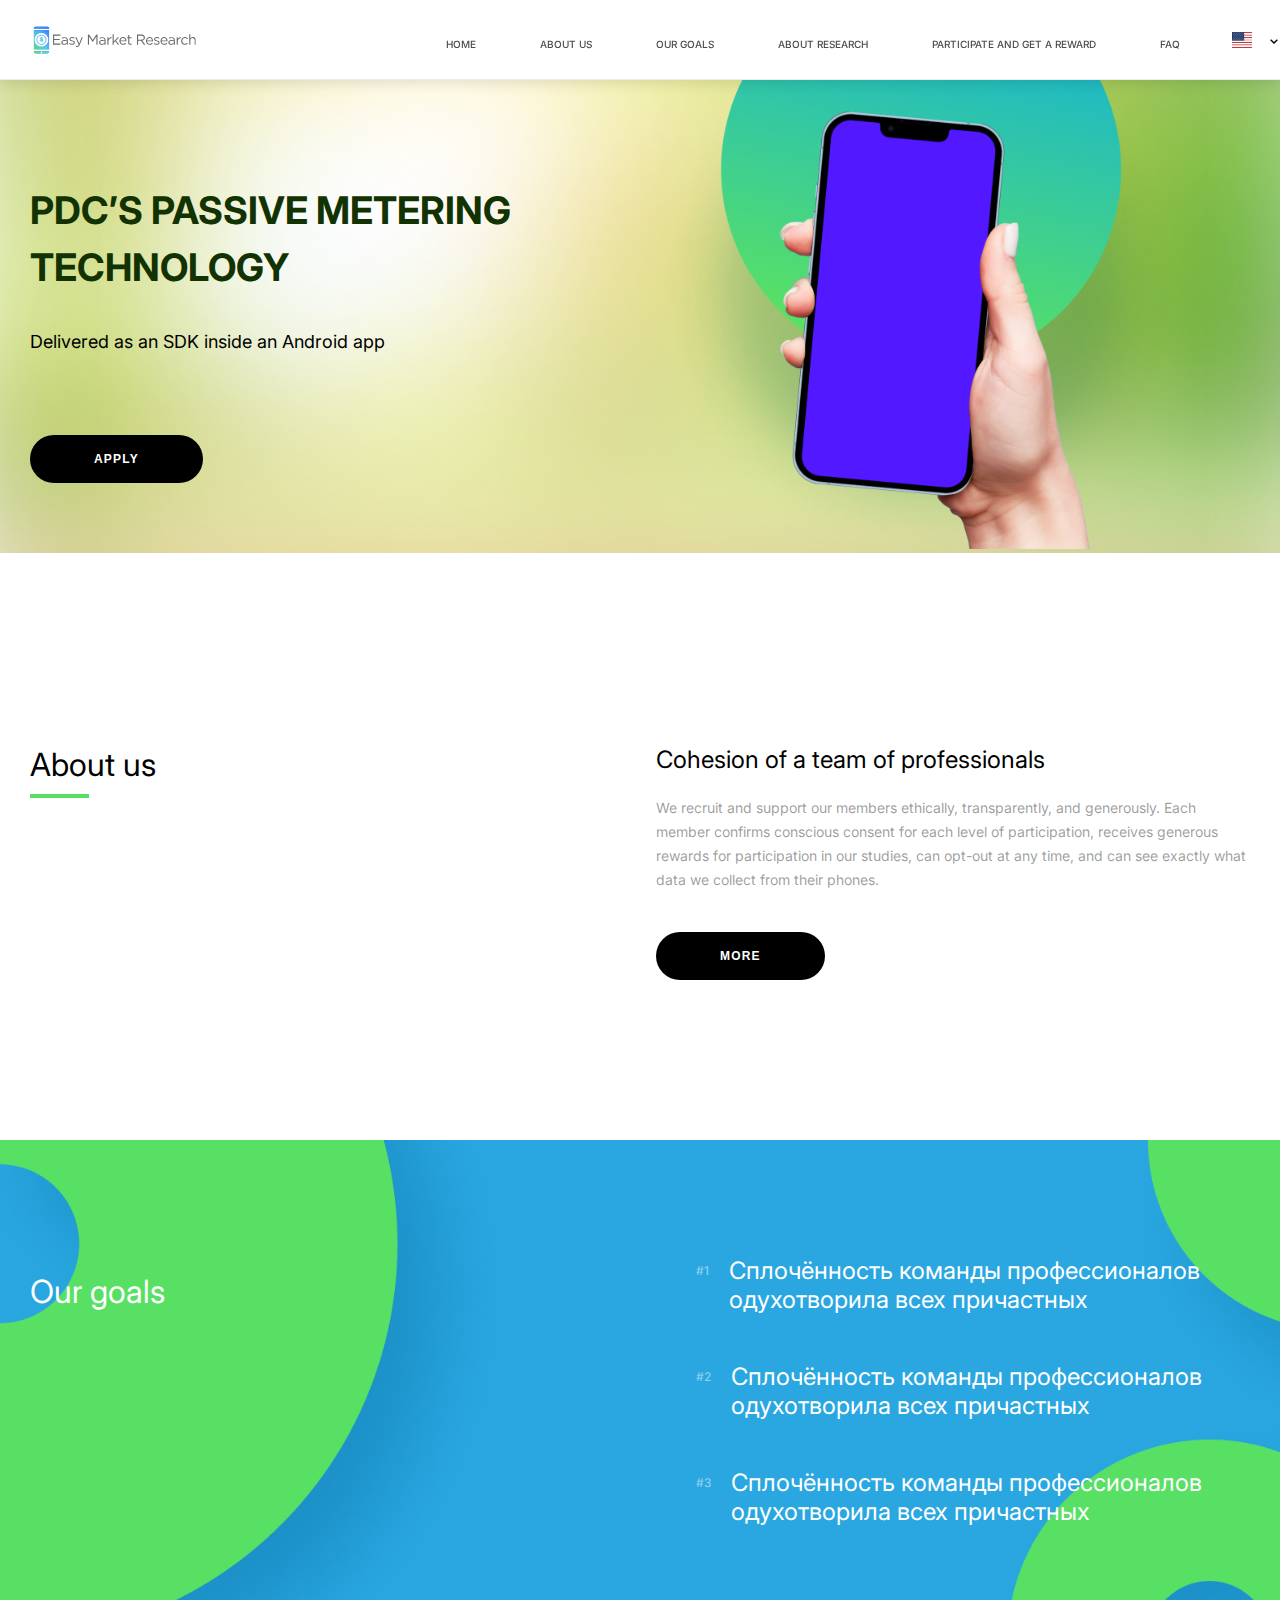
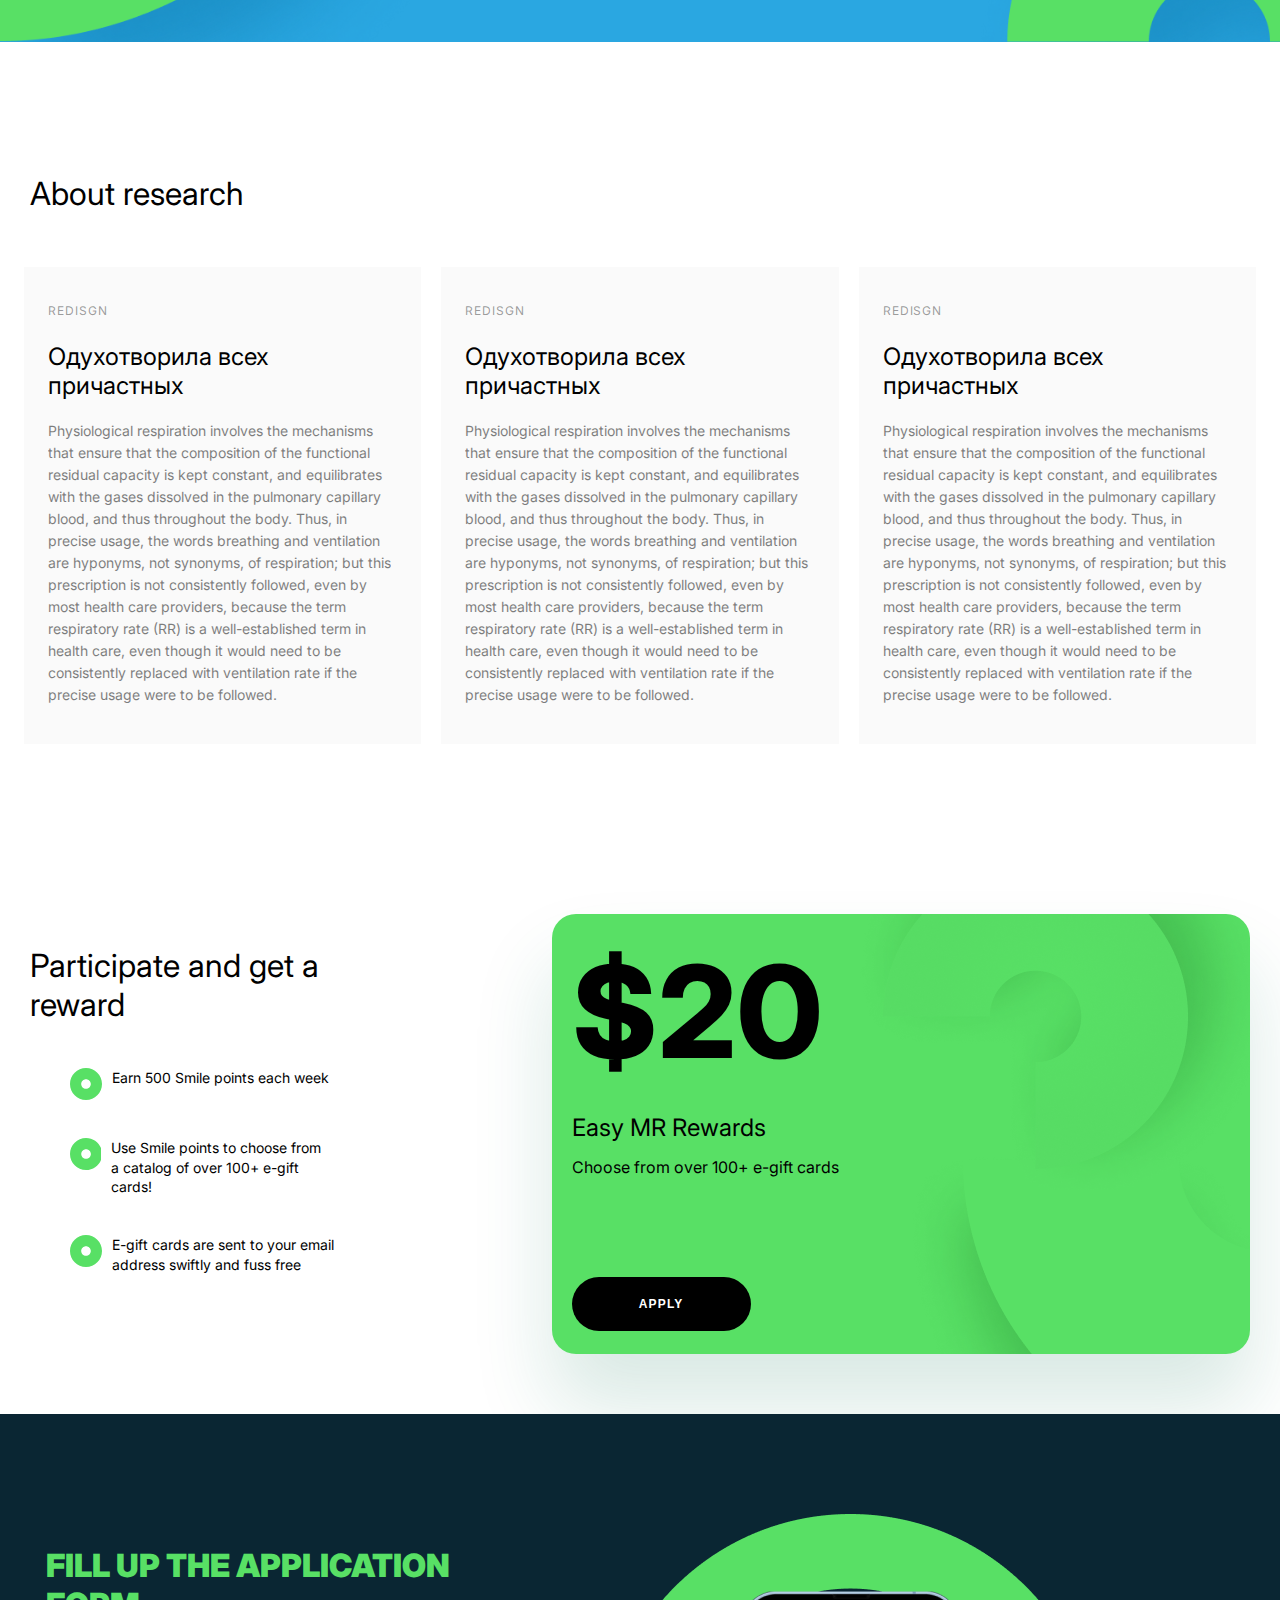
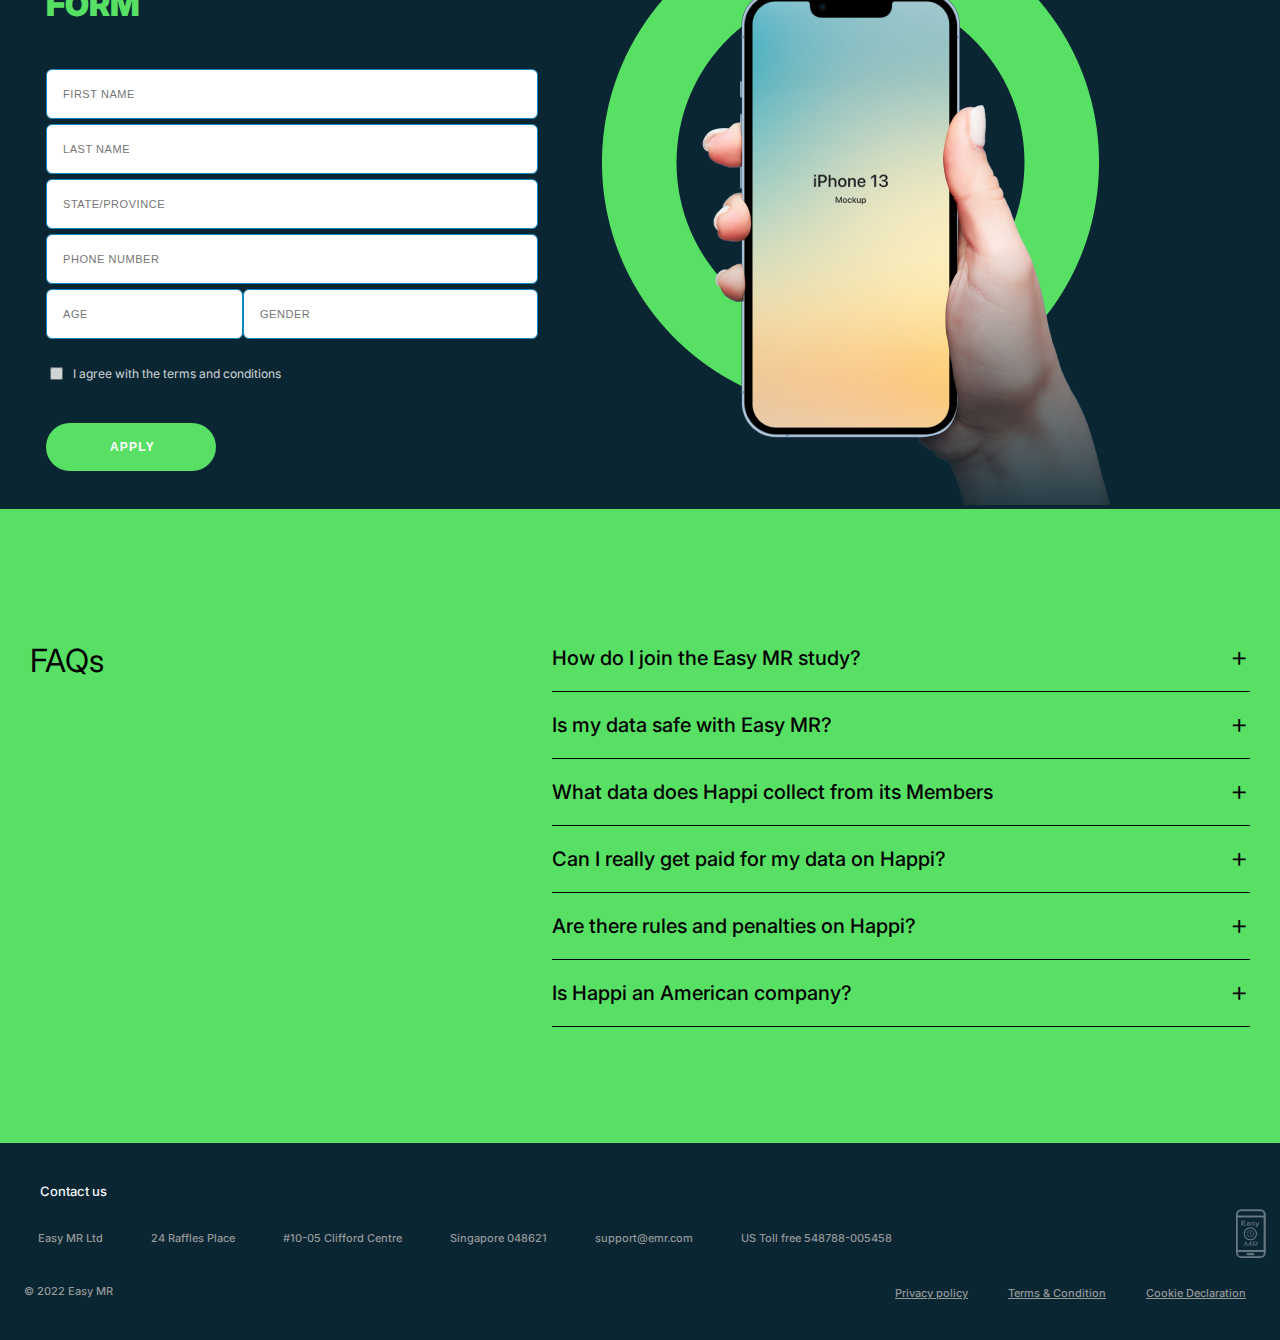
==== commit 1a3bcc24: "changes" ====
--- a/index.html
+++ b/index.html
@@ -38,13 +38,13 @@
               </nav>
               <div class="header__lang row">
                 <div id="changeLang">
-                  <img src="./images/eng.svg" alt="eng">
+                  <img id="langImg" src="./images/eng.svg" alt="eng">
                   <i class='bx bx-chevron-down'></i>
                 </div>
                   <ul id="langList" class="lang__list">
-                    <li class="lang__item">ENG</li>
-                    <li class="lang__item">RU</li>
-                    <li class="lang__item">UZB</li>
+                    <li id="engLang" class="lang__item">ENG</li>
+                    <li id="ruLang" class="lang__item">RU</li>
+                    <li id="uzbLang" class="lang__item">UZB</li>
                   </ul>
               </div>
               <button id="menuBtn" class="header__btn"><i class='bx bx-menu'></i></button>
--- a/css/main.min.css
+++ b/css/main.min.css
@@ -1 +1 @@
-@import"https://fonts.googleapis.com/css2?family=Inter:wght@100;300;400;500;600;700;800;900&display=swap";html{box-sizing:border-box;height:100%;scroll-behavior:smooth}*,*::before,*::after{box-sizing:inherit}body{display:flex;flex-direction:column;height:100%;padding:0;margin:0;width:100vw;overflow-x:hidden;font-family:"Inter",sans-serif;background-color:#fff;padding-top:80px}img{max-width:100%;height:auto}.visually-hidden{position:absolute;width:1px;height:1px;margin:-1px;border:0;padding:0;clip:rect(0 0 0 0);overflow:hidden}.container{width:100%;max-width:1300px;padding-left:30px;padding-right:30px;margin-left:auto;margin-right:auto}.header__inner{display:flex;align-items:center;justify-content:space-between;height:80px}.header__nav{flex-grow:1}.site-header{border-bottom:1px solid #ededed;position:fixed;width:100vw;height:80px;top:0;left:0;background-color:#fff;z-index:100;box-shadow:rgba(0,0,0,.1) 0px 4px 12px}.nav__list{padding:0;margin:0;list-style:none;justify-content:end;transition:all .4s ease}.nav__list .active{border-bottom:2px solid #58e065}.nav__list .active .nav__link{color:#58e065}.header__lang{margin-left:20px;position:relative}.lang__list{display:none;position:absolute;top:6px;left:-10px;list-style:none;background-color:#fff;padding:10px 20px;box-shadow:rgba(0,0,0,.1) 0px 4px 12px;border-radius:10px}.lang__item{font-size:12px;margin:7px 0;cursor:pointer;font-weight:600}.lang__item:hover{color:#0400ff}.nav__item{margin:32px}.nav__item:hover{border-bottom:2px solid #58e065;color:#58e065}.nav__item:hover .nav__link{color:#58e065}.nav__link{text-decoration:none;color:#4d4d4d;font-weight:500;font-size:10px;line-height:16px;text-transform:uppercase}.header__lang{display:flex;align-items:center}.header__lang img{margin-right:10px}.logo-img{width:200px;height:30px}.header__btn{display:none}.close-btn{display:none}@media only screen and (max-width: 1140px){.nav__item{margin:16px}.container{width:90%}}@media only screen and (max-width: 960px){.header__nav{position:absolute;top:0;right:0;display:block;width:0;height:100vh;background-color:rgba(0,0,0,.521);overflow:hidden}.site-header{height:60px}.nav__list{padding:20px 0;position:absolute;top:0;right:0;width:0;height:100vh;background-color:#fff;flex-direction:column;justify-content:start}.nav__list .active{border:none}.close-btn{position:absolute;top:15px;right:30px;display:none;background-color:rgba(0,0,0,0);border:none;cursor:pointer;font-size:26px}.nav__item,.nav__link{display:inline}.header__lang{display:none}.header__btn{display:block;background-color:rgba(0,0,0,0);cursor:pointer;border:none}.header__btn .bx{font-size:26px}.header__inner{height:60px}}@media only screen and (max-width: 720px){.logo-img{width:160px;height:23px}.bx-menu{font-size:24px}}.open-menu{width:60vw}.open-bg{width:100vw}.hideList{display:block}.hero{background-image:url("/images/hero-bg.png");width:100%;height:580px;background-repeat:no-repeat;background-size:cover}.hero__inner{display:flex;align-items:center;justify-content:space-between}.hero__title{font-weight:700;font-size:38px;line-height:150%;text-transform:uppercase;color:#123301}.hero__par{font-size:18px;line-height:150%;margin-bottom:80px}.site__btn{border:none;cursor:pointer;padding:16px 64px;font-weight:600;font-size:12px;line-height:16px;letter-spacing:.1em;text-transform:uppercase;background:#000;border-radius:66px;transition:all ease .2s;color:#fff}.site__btn:hover{background:#58e065;color:#123301}@media only screen and (max-width: 1000px){.hero__imgbox{display:none}.hero{padding:30px 0}.site__btn{margin-bottom:30px}}@media only screen and (max-width: 720px){.hero__title{font-size:30px}.hero__par{font-size:16px;margin-bottom:30px}.site__btn{padding:10px 28px;font-size:10px}.hero__inner{padding:40px 0}}@media only screen and (max-width: 540px){.hero__title{font-size:26px}.hero__par{font-size:14px}}.title{font-size:32px;line-height:39px;font-weight:400}.title::after{content:"";display:block;margin-top:10px;width:10%;height:4px;background-color:#58e065}.about{padding:160px 0}.subtitle{font-weight:400;font-size:24px;line-height:29px;margin-bottom:22px}.site__par{font-size:14px;line-height:24px;color:rgba(0,0,0,.4);margin-bottom:40px}@media only screen and (max-width: 960px){.about{padding:30px 0}.form__imgbox{display:none}.form__app{margin-bottom:50px}}@media only screen and (max-width: 540px){.about{padding:315x 0}.subtitle{font-size:20px}.title{font-size:24px}}.goals{padding:100px 0;background-color:#2aa7e1;background-image:url("/images/goals-bg.png");background-size:cover;background-repeat:no-repeat}.goals__title{font-weight:400;font-size:32px;line-height:39px;color:#fff}.goals__list{list-style:none}.goals__item{font-size:24px;line-height:29px;color:#fff;display:flex}.goals__item:not(:last-child){margin-bottom:48px}.goals__item:first-child::before{content:"#1";margin-right:20px;font-size:12px;opacity:.5}.goals__item:nth-child(2)::before{content:"#2";margin-right:20px;font-size:12px;opacity:.5}.goals__item:nth-child(3)::before{content:"#3";margin-right:20px;font-size:12px;opacity:.5}@media only screen and (max-width: 960px){.goals{padding:30px 0}.footer-logo{display:none}}@media only screen and (max-width: 540px){.goals__item{font-size:16px;margin-bottom:12px}}.research{padding:100px 0}.research__title{font-weight:400;font-size:32px;line-height:39px;margin-bottom:44px}.research__box{padding:10px}.box__inner{padding:24px;background-color:#fafafa}.research__p{font-size:12px;line-height:15px;letter-spacing:.08em;color:rgba(0,0,0,.4)}.research__subtitle{font-weight:400;font-size:24px;line-height:29px;margin-bottom:20px}.research__desc{font-size:14px;line-height:22px;opacity:.5}.reward{padding:60px 0}.reward__list{list-style:none}.reward__desc{padding-right:200px}.reward__item{font-size:14px;line-height:140%;margin-bottom:38px;display:flex}.reward__item::before{content:"";width:32px;height:32px;display:inline-block;background-image:url("/images/reward-icon.svg");background-size:cover;margin-right:10px}.card__inner{background-color:#58e065;background-image:url("/images/card-bg.png");background-repeat:no-repeat;background-position:right;box-shadow:0px 52px 80px rgba(19,116,85,.16);border-radius:24px;padding:20px;height:440px}.card__price{font-weight:800;font-size:128px;margin-top:0;margin-bottom:22px}.card__par{font-size:24px;line-height:29px;margin-bottom:12px}.card__p{font-size:16px;line-height:19px;margin-bottom:100px}.age__input{width:40%}.gender__input{width:60%}@media only screen and (max-width: 720px){.reward{padding:20px 0}.reward__desc{padding-right:10px}.reward__inner{align-items:center;justify-content:center}.research{padding:30px 0}.card__inner{margin:20px 0}}@media only screen and (max-width: 540px){.reward__desc{padding-right:0}.reward__item{font-size:10px}.reward__item::before{width:22px;height:22px}.research__title{font-size:26px}}.form{padding:100px 0 0 0;background-color:#0a2633}.form .row{margin:0}.form__title{font-weight:900;font-size:32px;line-height:39px;text-transform:uppercase;color:#58e065;margin-bottom:45px}.form__app{display:flex;flex-direction:column}.form__main{padding-right:100px}.form__input{padding:16px;background:#fff;border:1px solid #0e88c1;border-radius:6px;text-transform:uppercase;font-weight:500;font-size:11px;line-height:16px;letter-spacing:.05em;margin-bottom:5px}.form_checkbox{margin:20px 0;font-size:12px;line-height:16px;opacity:.8;display:flex;align-items:center;color:#fff}.form_checkbox input{margin-right:10px}.form__btm{background-color:#58e065;width:170px;text-align:center;margin-bottom:20px}.form__inner{justify-content:space-between}@media only screen and (max-width: 7200px){.form__main{padding-right:0}}.faqs{padding:100px 0;background-color:#58e065}.faqs__list{list-style:none}.faqs__ques{cursor:pointer;display:flex;align-items:center;justify-content:space-between}.faqs__ques:hover{font-weight:600}.faqs__ques span{font-size:20px;line-height:24px}.faqs__ques .bx{font-size:22px}.faqs__answ{font-size:14px;line-height:180%;opacity:.6;display:none}.faqs__item{border-bottom:1px solid #000;padding:5px 0}.openUp{display:block}.hide-btn{display:block}.site-footer{padding:30px 0;background-color:#0a2633}.footer__title{font-weight:500;font-size:13px;line-height:16px;color:#f5f7fa;margin:10px}.footer__inner{display:flex;align-items:center;justify-content:space-between}.footer__list{padding:0;margin:0;list-style:none}.footer__link{font-weight:500;font-size:11px;line-height:16px;color:#969799;text-decoration:none}.footer__item{margin:0 24px}.footer__bottom{margin-top:10px;display:flex;align-items:center;justify-content:space-between}.pages__list{padding:0;margin:0;list-style:none}.pages{margin:0 20px}.pages__link,.copyright{font-weight:500;font-size:11px;line-height:16px;color:#969799}.copyright{margin-left:10px}.privacy{padding:40px 0}.privacy p{font-size:14px;line-height:24px;color:rgba(0,0,0,.7019607843);margin-bottom:22px}.privacy__desc{margin-top:20px}.privacy__item{font-size:14px;line-height:24px;color:rgba(0,0,0,.7019607843);margin-bottom:8px}/*# sourceMappingURL=main.min.css.map */+@import"https://fonts.googleapis.com/css2?family=Inter:wght@100;300;400;500;600;700;800;900&display=swap";html{box-sizing:border-box;height:100%;scroll-behavior:smooth}*,*::before,*::after{box-sizing:inherit}body{display:flex;flex-direction:column;height:100%;padding:0;margin:0;width:100vw;overflow-x:hidden;font-family:"Inter",sans-serif;background-color:#fff;padding-top:80px}img{max-width:100%;height:auto}.visually-hidden{position:absolute;width:1px;height:1px;margin:-1px;border:0;padding:0;clip:rect(0 0 0 0);overflow:hidden}.container{width:100%;max-width:1300px;padding-left:30px;padding-right:30px;margin-left:auto;margin-right:auto}.header__inner{display:flex;align-items:center;justify-content:space-between;height:80px}.header__nav{flex-grow:1}.site-header{border-bottom:1px solid #ededed;position:fixed;width:100vw;height:80px;top:0;left:0;background-color:#fff;z-index:100;box-shadow:rgba(0,0,0,.1) 0px 4px 12px}.nav__list{padding:0;margin:0;list-style:none;justify-content:end;transition:all .4s ease}.nav__list .active{border-bottom:2px solid #58e065}.nav__list .active .nav__link{color:#58e065}.header__lang{margin-left:20px;position:relative}.lang__list{display:none;position:absolute;top:6px;left:-10px;list-style:none;background-color:#fff;padding:10px 20px;box-shadow:rgba(0,0,0,.1) 0px 4px 12px;border-radius:10px}.lang__item{font-size:12px;margin:7px 0;cursor:pointer;font-weight:600}.lang__item:hover{color:#0400ff}.nav__item{margin:32px}.nav__item:hover{border-bottom:2px solid #58e065;color:#58e065}.nav__item:hover .nav__link{color:#58e065}.nav__link{text-decoration:none;color:#4d4d4d;font-weight:500;font-size:10px;line-height:16px;text-transform:uppercase}.header__lang{display:flex;align-items:center}.header__lang img{margin-right:10px}.logo-img{width:200px;height:30px}.header__btn{display:none}.close-btn{display:none}@media only screen and (max-width: 1140px){.nav__item{margin:16px}.container{width:90%}}@media only screen and (max-width: 960px){.header__nav{position:absolute;top:0;right:0;display:block;width:0;height:100vh;background-color:rgba(0,0,0,.521);overflow:hidden}.site-header{height:60px}.nav__list{padding:20px 0;position:absolute;top:0;right:0;width:0;height:100vh;background-color:#fff;flex-direction:column;justify-content:start}.nav__list .active{border:none}.close-btn{position:absolute;top:15px;right:30px;display:none;background-color:rgba(0,0,0,0);border:none;cursor:pointer;font-size:26px}.nav__item,.nav__link{display:inline}.header__lang{display:none}.header__btn{display:block;background-color:rgba(0,0,0,0);cursor:pointer;border:none}.header__btn .bx{font-size:26px}.header__inner{height:60px}}@media only screen and (max-width: 720px){.logo-img{width:160px;height:23px}.bx-menu{font-size:24px}}.open-menu{width:60vw}.open-bg{width:100vw}.hideList{display:block}.hero{background-image:url("/images/hero-bg.png");width:100%;height:580px;background-repeat:no-repeat;background-size:cover}.hero__inner{display:flex;align-items:center;justify-content:space-between}.hero__title{font-weight:700;font-size:38px;line-height:150%;text-transform:uppercase;color:#123301}.hero__par{font-size:18px;line-height:150%;margin-bottom:80px}.site__btn{border:none;cursor:pointer;padding:16px 64px;font-weight:600;font-size:12px;line-height:16px;letter-spacing:.1em;text-transform:uppercase;background:#000;border-radius:66px;transition:all ease .2s;color:#fff}.site__btn:hover{background:#58e065;color:#123301}@media only screen and (max-width: 1000px){.hero__imgbox{display:none}.hero{padding:30px 0}.site__btn{margin-bottom:30px}}@media only screen and (max-width: 720px){.hero__title{font-size:30px}.hero__par{font-size:16px;margin-bottom:30px}.site__btn{padding:10px 28px;font-size:10px}.hero__inner{padding:40px 0}}@media only screen and (max-width: 540px){.hero__title{font-size:26px}.hero__par{font-size:14px}}.title{font-size:32px;line-height:39px;font-weight:400}.title::after{content:"";display:block;margin-top:10px;width:10%;height:4px;background-color:#58e065}.about{padding:160px 0}.subtitle{font-weight:400;font-size:24px;line-height:29px;margin-bottom:22px}.site__par{font-size:14px;line-height:24px;color:rgba(0,0,0,.4);margin-bottom:40px}@media only screen and (max-width: 960px){.about{padding:30px 0}.form__imgbox{display:none}.form__app{margin-bottom:50px}}@media only screen and (max-width: 540px){.about{padding:315x 0}.subtitle{font-size:20px}.title{font-size:24px}}.goals{padding:100px 0;background-color:#2aa7e1;background-image:url("/images/goals-bg.png");background-size:cover;background-repeat:no-repeat}.goals__title{font-weight:400;font-size:32px;line-height:39px;color:#fff}.goals__list{list-style:none}.goals__item{font-size:24px;line-height:29px;color:#fff;display:flex}.goals__item:not(:last-child){margin-bottom:48px}.goals__item:first-child::before{content:"#1";margin-right:20px;font-size:12px;opacity:.5}.goals__item:nth-child(2)::before{content:"#2";margin-right:20px;font-size:12px;opacity:.5}.goals__item:nth-child(3)::before{content:"#3";margin-right:20px;font-size:12px;opacity:.5}@media only screen and (max-width: 960px){.goals{padding:30px 0}.footer-logo{display:none}}@media only screen and (max-width: 540px){.goals__item{font-size:16px;margin-bottom:12px}}.research{padding:100px 0}.research__title{font-weight:400;font-size:32px;line-height:39px;margin-bottom:44px}.research__box{padding:10px}.box__inner{padding:24px;background-color:#fafafa}.research__p{font-size:12px;line-height:15px;letter-spacing:.08em;color:rgba(0,0,0,.4)}.research__subtitle{font-weight:400;font-size:24px;line-height:29px;margin-bottom:20px}.research__desc{font-size:14px;line-height:22px;opacity:.5}.reward{padding:60px 0}.reward__list{list-style:none}.reward__desc{padding-right:200px}.reward__item{font-size:14px;line-height:140%;margin-bottom:38px;display:flex}.reward__item::before{content:"";width:32px;height:32px;display:inline-block;background-image:url("/images/reward-icon.svg");background-size:cover;margin-right:10px}.card__inner{background-color:#58e065;background-image:url("/images/card-bg.png");background-repeat:no-repeat;background-position:right;box-shadow:0px 52px 80px rgba(19,116,85,.16);border-radius:24px;padding:20px;height:440px}.card__inner button{border:3px solid rgba(0,0,0,0)}.card__inner button:hover{border-color:#123301}.card__price{font-weight:800;font-size:128px;margin-top:0;margin-bottom:22px}.card__par{font-size:24px;line-height:29px;margin-bottom:12px}.card__p{font-size:16px;line-height:19px;margin-bottom:100px}.age__input{width:40%}.gender__input{width:60%}@media only screen and (max-width: 720px){.reward{padding:20px 0}.reward__desc{padding-right:10px}.reward__inner{align-items:center;justify-content:center}.research{padding:30px 0}.card__inner{margin:20px 0}}@media only screen and (max-width: 540px){.reward__desc{padding-right:0}.reward__item{font-size:10px}.reward__item::before{width:22px;height:22px}.research__title{font-size:26px}}.form{padding:100px 0 0 0;background-color:#0a2633}.form .row{margin:0}.form__title{font-weight:900;font-size:32px;line-height:39px;text-transform:uppercase;color:#58e065;margin-bottom:45px}.form__app{display:flex;flex-direction:column}.form__main{padding-right:100px}.form__input{padding:16px;background:#fff;border:1px solid #0e88c1;border-radius:6px;text-transform:uppercase;font-weight:500;font-size:11px;line-height:16px;letter-spacing:.05em;margin-bottom:5px}.form_checkbox{margin:20px 0;font-size:12px;line-height:16px;opacity:.8;display:flex;align-items:center;color:#fff}.form_checkbox input{margin-right:10px}.form__btm{background-color:#58e065;width:170px;text-align:center;margin-bottom:20px}.form__btm:hover{background-color:#efdcac}.form__inner{justify-content:space-between}@media only screen and (max-width: 7200px){.form__main{padding-right:0}}.faqs{padding:100px 0;background-color:#58e065}.faqs__list{list-style:none}.faqs__ques{font-weight:500;cursor:pointer;display:flex;align-items:center;justify-content:space-between}.faqs__ques:hover{color:rgba(0,0,0,.521)}.faqs__ques span{font-size:20px;line-height:24px}.faqs__ques .bx{font-size:22px}.faqs__answ{font-size:14px;line-height:180%;opacity:.6;display:none}.faqs__item{border-bottom:1px solid #000;padding:5px 0}.openUp{display:block}.hide-btn{display:block}#langImg{width:20px;height:16px}.site-footer{padding:30px 0;background-color:#0a2633}.footer__title{font-weight:500;font-size:13px;line-height:16px;color:#f5f7fa;margin:10px}.footer__inner{display:flex;align-items:center;justify-content:space-between}.footer__list{padding:0;margin:0;list-style:none}.footer__link{font-weight:500;font-size:11px;line-height:16px;color:#969799;text-decoration:none}.footer__item{margin:0 24px}.footer__bottom{margin-top:10px;display:flex;align-items:center;justify-content:space-between}.pages__list{padding:0;margin:0;list-style:none}.pages{margin:0 20px}.pages__link,.copyright{font-weight:500;font-size:11px;line-height:16px;color:#969799}.copyright{margin-left:10px}.privacy{padding:40px 0}.privacy p{font-size:14px;line-height:24px;color:rgba(0,0,0,.7019607843);margin-bottom:22px}.privacy__desc{margin-top:20px}.privacy__item{font-size:14px;line-height:24px;color:rgba(0,0,0,.7019607843);margin-bottom:8px}/*# sourceMappingURL=main.min.css.map */